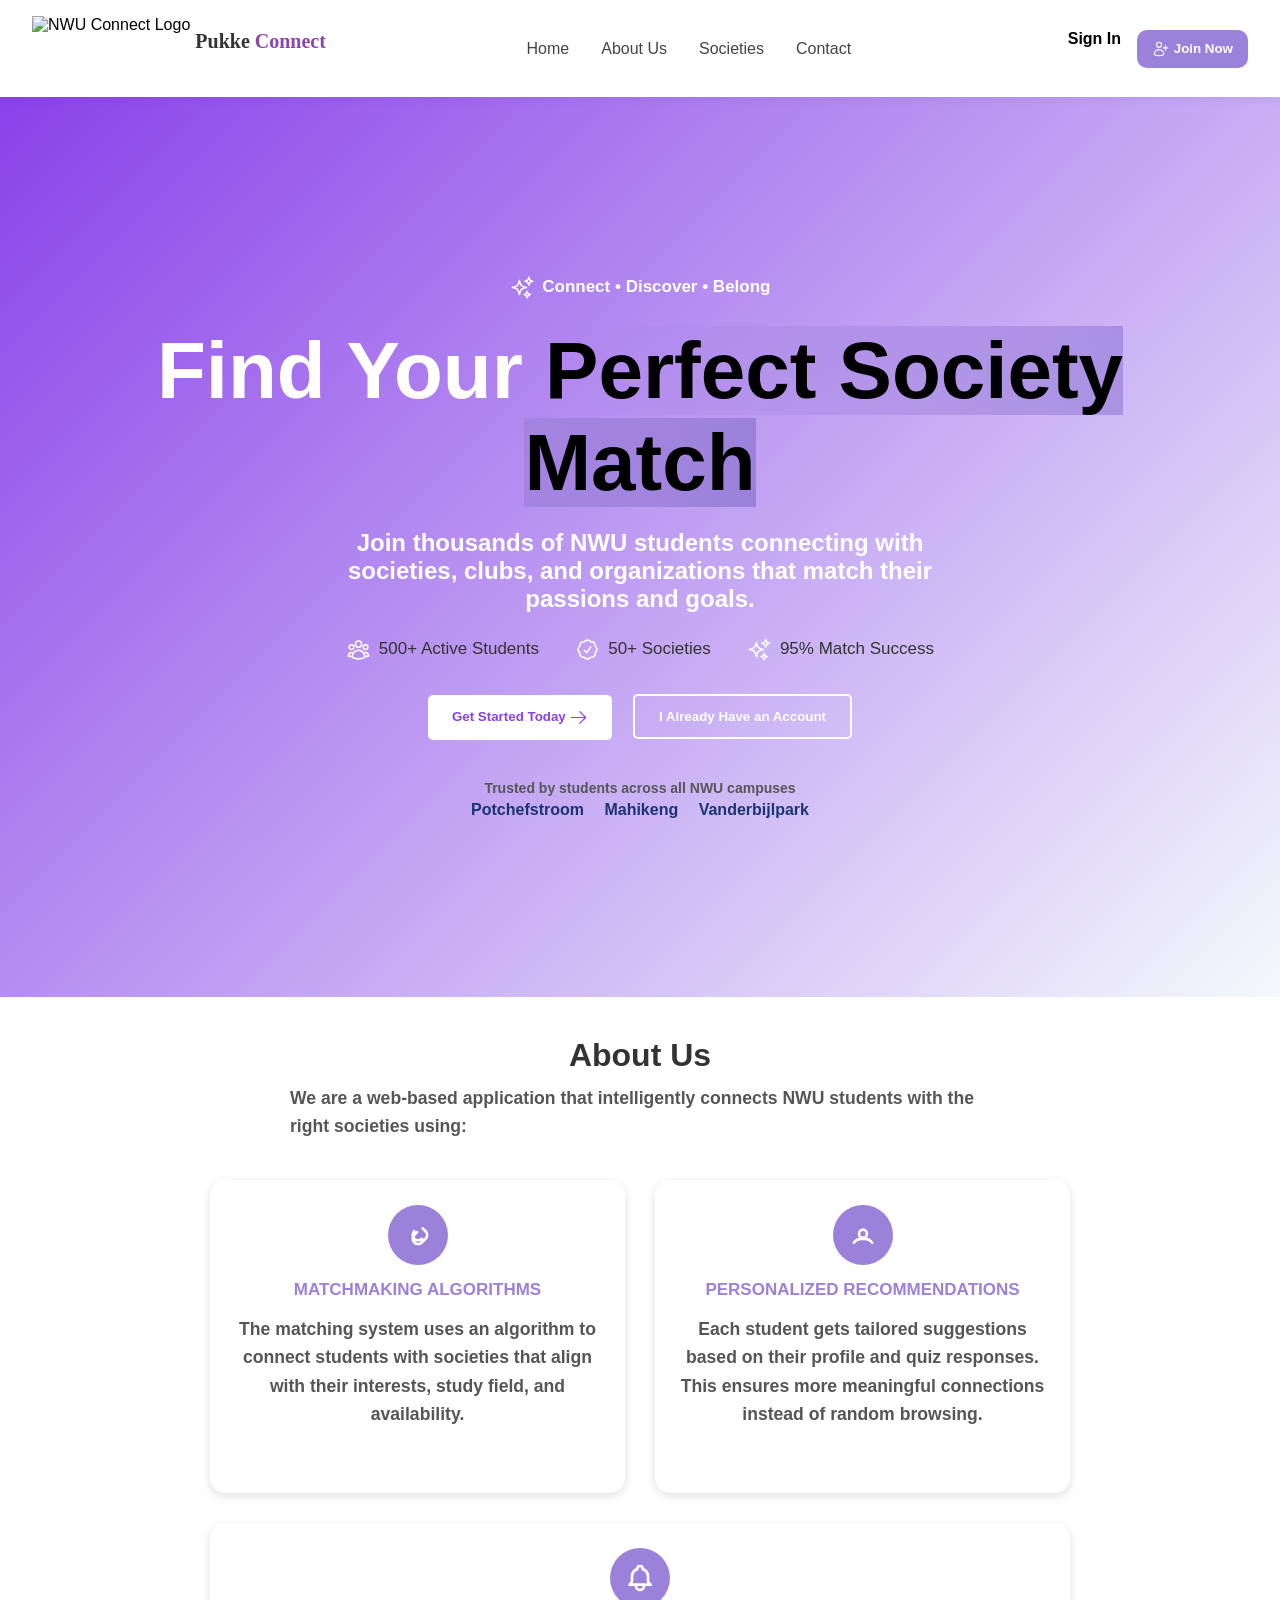
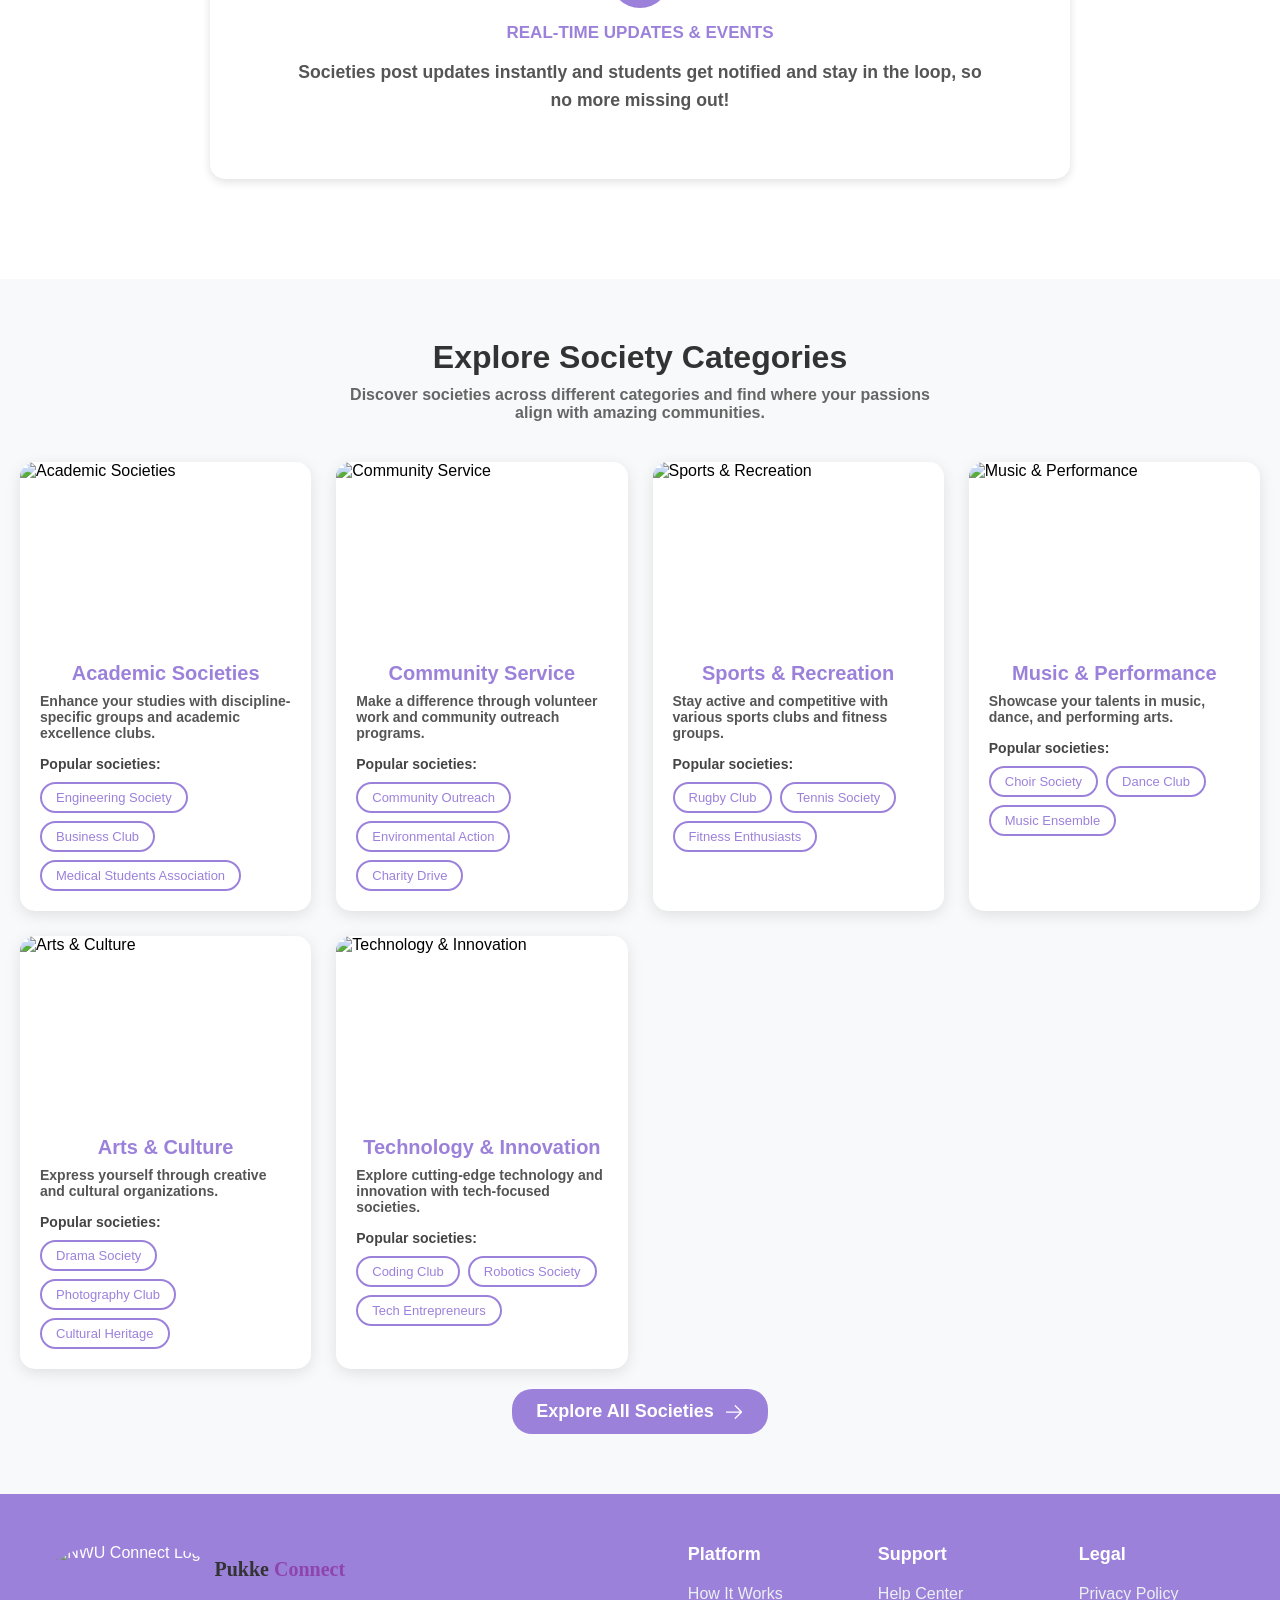
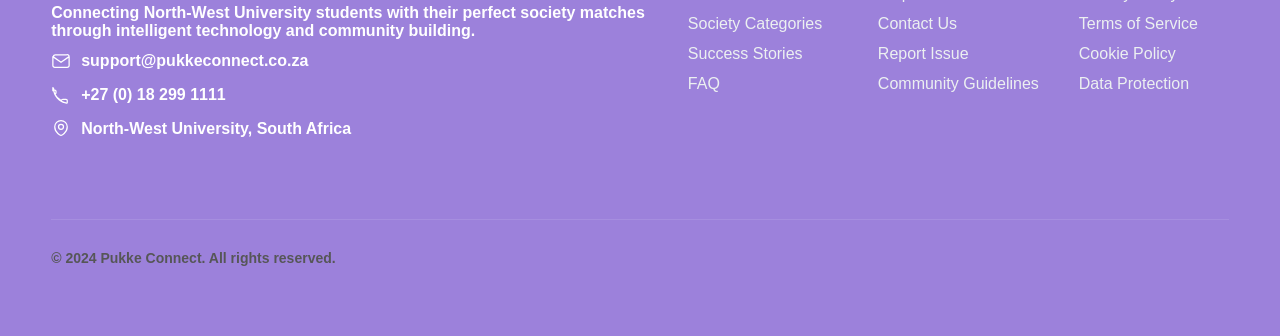
==== index.html @ 0acbed77 "Update and rename landingPage.html to index.html" ====
<!DOCTYPE html>
<html lang="en">
<head>
  <meta charset="UTF-8">
  <title>Pukke Connect</title>
  <link rel="stylesheet" href="landingPage.css">
  <script defer src="script.js"></script>
  <link rel="stylesheet" href="https://cdnjs.cloudflare.com/ajax/libs/font-awesome/6.4.0/css/all.min.css">


</head>
<body>
    <!-- ===== Top Navigation Bar ===== -->
    <header class="navbar">
    <div class="logo">
        <img src="C:\Users\Sphesihle Sikhosana\Documents\PukkeConnect[]\Images\nwu logo.PNG" 
            alt="NWU Connect Logo" class="logo-img">
        <span class="logo-text">Pukke <span class="highlight">Connect</span></span>
    </div>

    <nav>
        <a href="#hero">Home</a>
        <a href="#about-us">About Us</a>
        <a href="#societies-section">Societies</a>
        <a href="#footer">Contact</a>
    </nav>

    <div class="auth-links">
        <a href="#" id="signInBtn">Sign In</a>
        <button id="joinNowBtn">
        <svg xmlns="http://www.w3.org/2000/svg" fill="none" viewBox="0 0 24 24"
            stroke-width="1.5" stroke="currentColor" class="join-icon">
            <path stroke-linecap="round" stroke-linejoin="round"
                d="M18 7.5v3m0 0v3m0-3h3m-3 0h-3m-2.25-4.125a3.375 3.375 0 1 1-6.75 0
                    3.375 3.375 0 0 1 6.75 0ZM3 19.235v-.11a6.375 6.375 0 0 1 12.75 0v.109A12.318
                    12.318 0 0 1 9.374 21c-2.331 0-4.512-.645-6.374-1.766Z" />
        </svg>
        Join Now
        </button>
    </div>
    <!-- Hamburger Menu Icon -->
        <button class="menu-toggle" aria-label="Open Menu">
        <svg xmlns="http://www.w3.org/2000/svg" fill="none" viewBox="0 0 24 24"
            stroke-width="1.5" stroke="currentColor" class="hamburger-icon">
            <path stroke-linecap="round" stroke-linejoin="round" 
                d="M3.75 5.25h16.5m-16.5 4.5h16.5m-16.5 4.5h16.5" />
        </svg>
        </button>
    </header>


  <!-- ===== Hero Section ===== -->
  <section class="hero" id ="hero">
    <p class="tagline"><span class ="home-icon"><svg xmlns="http://www.w3.org/2000/svg" fill="none" viewBox="0 0 24 24" stroke-width="1.5" stroke="currentColor">
        <path stroke-linecap="round" stroke-linejoin="round" d="M9.813 15.904 9 18.75l-.813-2.846a4.5 4.5 0 0 0-3.09-3.09L2.25 12l2.846-.813a4.5 4.5 0 0 0 3.09-3.09L9 5.25l.813 2.846a4.5 4.5 0 0 0 3.09 3.09L15.75 12l-2.846.813a4.5 4.5 0 0 0-3.09 3.09ZM18.259 8.715 18 9.75l-.259-1.035a3.375 3.375 0 0 0-2.455-2.456L14.25 6l1.036-.259a3.375 3.375 0 0 0 2.455-2.456L18 2.25l.259 1.035a3.375 3.375 0 0 0 2.456 2.456L21.75 6l-1.035.259a3.375 3.375 0 0 0-2.456 2.456ZM16.894 20.567 16.5 21.75l-.394-1.183a2.25 2.25 0 0 0-1.423-1.423L13.5 18.75l1.183-.394a2.25 2.25 0 0 0 1.423-1.423l.394-1.183.394 1.183a2.25 2.25 0 0 0 1.423 1.423l1.183.394-1.183.394a2.25 2.25 0 0 0-1.423 1.423Z" />
        </svg> Connect • Discover • Belong</p>
    <h1><span class="green">Find Your</span> <span class="gradient">Perfect Society Match</span></h1>
    <p class="subtext">Join thousands of NWU students connecting with societies, clubs, and organizations that match their passions and goals.</p>

    <div class="stats">
        <span class = "home-icon"><svg xmlns="http://www.w3.org/2000/svg" fill="none" viewBox="0 0 24 24" stroke-width="1.5" stroke="currentColor" >
        <path stroke-linecap="round" stroke-linejoin="round" d="M18 18.72a9.094 9.094 0 0 0 3.741-.479 3 3 0 0 0-4.682-2.72m.94 3.198.001.031c0 .225-.012.447-.037.666A11.944 11.944 0 0 1 12 21c-2.17 0-4.207-.576-5.963-1.584A6.062 6.062 0 0 1 6 18.719m12 0a5.971 5.971 0 0 0-.941-3.197m0 0A5.995 5.995 0 0 0 12 12.75a5.995 5.995 0 0 0-5.058 2.772m0 0a3 3 0 0 0-4.681 2.72 8.986 8.986 0 0 0 3.74.477m.94-3.197a5.971 5.971 0 0 0-.94 3.197M15 6.75a3 3 0 1 1-6 0 3 3 0 0 1 6 0Zm6 3a2.25 2.25 0 1 1-4.5 0 2.25 2.25 0 0 1 4.5 0Zm-13.5 0a2.25 2.25 0 1 1-4.5 0 2.25 2.25 0 0 1 4.5 0Z" />
        </svg>
        500+ Active Students</span>

        <span class = "home-icon"><svg xmlns="http://www.w3.org/2000/svg" fill="none" viewBox="0 0 24 24" stroke-width="1.5" stroke="currentColor" >
        <path stroke-linecap="round" stroke-linejoin="round" d="M9 12.75 11.25 15 15 9.75M21 12c0 1.268-.63 2.39-1.593 3.068a3.745 3.745 0 0 1-1.043 3.296 3.745 3.745 0 0 1-3.296 1.043A3.745 3.745 0 0 1 12 21c-1.268 0-2.39-.63-3.068-1.593a3.746 3.746 0 0 1-3.296-1.043 3.745 3.745 0 0 1-1.043-3.296A3.745 3.745 0 0 1 3 12c0-1.268.63-2.39 1.593-3.068a3.745 3.745 0 0 1 1.043-3.296 3.746 3.746 0 0 1 3.296-1.043A3.746 3.746 0 0 1 12 3c1.268 0 2.39.63 3.068 1.593a3.746 3.746 0 0 1 3.296 1.043 3.746 3.746 0 0 1 1.043 3.296A3.745 3.745 0 0 1 21 12Z" />
        </svg>
        50+ Societies</span>

        <span class ="home-icon"><svg xmlns="http://www.w3.org/2000/svg" fill="none" viewBox="0 0 24 24" stroke-width="1.5" stroke="currentColor" >
        <path stroke-linecap="round" stroke-linejoin="round" d="M9.813 15.904 9 18.75l-.813-2.846a4.5 4.5 0 0 0-3.09-3.09L2.25 12l2.846-.813a4.5 4.5 0 0 0 3.09-3.09L9 5.25l.813 2.846a4.5 4.5 0 0 0 3.09 3.09L15.75 12l-2.846.813a4.5 4.5 0 0 0-3.09 3.09ZM18.259 8.715 18 9.75l-.259-1.035a3.375 3.375 0 0 0-2.455-2.456L14.25 6l1.036-.259a3.375 3.375 0 0 0 2.455-2.456L18 2.25l.259 1.035a3.375 3.375 0 0 0 2.456 2.456L21.75 6l-1.035.259a3.375 3.375 0 0 0-2.456 2.456ZM16.894 20.567 16.5 21.75l-.394-1.183a2.25 2.25 0 0 0-1.423-1.423L13.5 18.75l1.183-.394a2.25 2.25 0 0 0 1.423-1.423l.394-1.183.394 1.183a2.25 2.25 0 0 0 1.423 1.423l1.183.394-1.183.394a2.25 2.25 0 0 0-1.423 1.423Z" />
        </svg>
        95% Match Success</span>
    </div>

    <div class="cta-buttons">
        <button id="getStartedBtn">Get Started Today <span class ="button-icon"><svg xmlns="http://www.w3.org/2000/svg" fill="none" viewBox="0 0 24 24" stroke-width="1.5" stroke="currentColor" >
        <path stroke-linecap="round" stroke-linejoin="round" d="M13.5 4.5 21 12m0 0-7.5 7.5M21 12H3" />
        </svg>
        </span></button>
      <button id="haveAccountBtn" class="outline">I Already Have an Account</button>
    </div>

    <div class="campus-trust">
      <p>Trusted by students across all NWU campuses</p>
      <div class="campuses">
        <span>Potchefstroom</span>
        <span>Mahikeng</span>
        <span>Vanderbijlpark</span>
      </div>
    </div>
  </section>

  <!-- ===== Modal for Sign Up ===== -->
  <div class="modal" id="signupModal">
    <div class="modal-content">
      <span class="close-btn">&times;</span>
        <div class="logo">
            <img src="C:\Users\Sphesihle Sikhosana\Documents\PukkeConnect[]\Images\nwu logo.PNG" alt="NWU Connect Logo" class="logo-img">
            <span class="logo-text">Pukke <span class="highlight">Connect</span></span>
        </div>
        
      <div class="tabs">
        <button class="tab active" data-tab="studentForm">Student</button>
        <button class="tab" data-tab="adminForm">Society Admin</button>
      </div>

      <!-- Student Form -->
      <form id="studentForm" class="form-section active">
        <p>First Name</p>
        <input type="text" placeholder="Kamogelo" required>
        <p>Last Name</p>
        <input type="text" placeholder="Sikhosana" required>
        <p>NWU Email</p>
        <input type="email" placeholder="kamo.sikhosana@mynwu.ac.za" required>
        <p>Student Number</p>
        <input type="text" placeholder="123456" required>
        <p>Field of Study</p>
        <select required>
          <option disabled selected>Select your field</option>
          <option>Computer Science</option>
          <option>Education</option>
          <!-- Add more -->
        </select>
        <p>Campus</p>
        <select required>
          <option disabled selected>Select your campus</option>
          <option>Potchefstroom</option>
          <option>Mahikeng</option>
          <option>Vanderbijlpark</option>
        </select>
        <p>Password</p>
        <input type="password" placeholder="Create a strong password" required>
        <button type="submit" class="form-btn">Create Account</button>
        <p class="bottom-text">Already have an account? <a href="#">Sign in here</a></p>
      </form>

      <!-- Society Admin Form -->
      <form id="adminForm" class="form-section">
        <p>Society/Organization Name</p>
        <input type="text" placeholder="e.g NWU Debate Society" required>
        <p>Your Full Name</p>
        <input type="text" placeholder="Jane Smith" required>
        <p>Official Email</p>
        <input type="email" placeholder="admin@society.nwu.ac.za" required>
        <p>Your Position</p>
        <input type="text" placeholder="e.g President, Secretary" required>
        <p>Society Category</p>
        <select required>
          <option disabled selected>Select category</option>
          <option>Academic</option>
          <option>Technology</option>
          <!-- Add more -->
        </select>
        <p>Brief Description</p>
        <textarea placeholder="Tell us about your society..." rows="4"></textarea>
        <p>Password</p>
        <input type="password" placeholder="Create a strong password" required>
        <button type="submit" class="form-btn">Create Account</button>
        <p class="bottom-text">Already have an account? <a href="#">Sign in here</a></p>
      </form>
        </div>
    </div>

    <!-- ===== Modal for Sign In ===== -->
    <div class="modal" id="loginModal">
        <div class="modal-content">
            <span class="close-btn">&times;</span>

            <!-- Logo -->
            <div class="logo">
            <img src="C:\Users\Sphesihle Sikhosana\Documents\PukkeConnect[]\Images\nwu logo.PNG" 
                alt="NWU Connect Logo" class="logo-img">
            <span class="logo-text">Pukke <span class="highlight">Connect</span></span>
            </div>

            <!-- Login Form -->
            <form id="loginForm" class="form-section active">
            <p>Email Address</p>
            <input type="email" placeholder="you@example.com" required>

            <p>Password</p>
            <input type="password" placeholder="Enter your password" required>
            <div class="forgot-password">
                <a href="#" id="forgotPasswordLink">Forgot Password?</a>
            </div>
            <button type="submit" class="form-btn">Sign In</button>

            <p class="bottom-text">
                Don’t have an account? <a href="#" id="openSignup">Sign up here</a>
            </p>
           
            </form>
        </div>
    </div>

    <!--ABOUT US SECTION-->
    <section id="about-us">
        <h2>About Us</h2>
        
        <p>
            We are a web-based application that intelligently connects NWU students with the right societies using:
        </p>

        <div class="cards-list">
        <div class="card">
            <div class="icon-wrapper">
            <!-- Heroicon: Puzzle Piece -->
            <svg xmlns="http://www.w3.org/2000/svg" fill="none" viewBox="0 0 24 24" stroke-width="2" stroke="currentColor" class="card-icon">
                <path stroke-linecap="round" stroke-linejoin="round" d="M14.828 14.828a4 4 0 01-5.656-5.656m6.364-2.121l2.121 2.121a4 4 0 010 5.656l-2.828 2.828a4 4 0 01-5.656-5.656l2.121-2.121" />
            </svg>
            </div>
            <h3>MATCHMAKING ALGORITHMS</h3>
            <p>The matching system uses an algorithm to connect students with societies that align with their interests, study field, and availability.</p>
        </div>

        <div class="card">
            <div class="icon-wrapper">
            <!-- Heroicon: User Circle -->
            <svg xmlns="http://www.w3.org/2000/svg" fill="none" viewBox="0 0 24 24" stroke-width="2" stroke="currentColor" class="card-icon">
                <path stroke-linecap="round" stroke-linejoin="round" d="M5.121 17.804A7.5 7.5 0 0112 15a7.5 7.5 0 016.879 2.804M15 11a3 3 0 11-6 0 3 3 0 016 0z" />
            </svg>
            </div>
            <h3>PERSONALIZED RECOMMENDATIONS</h3>
            <p>Each student gets tailored suggestions based on their profile and quiz responses. This ensures more meaningful connections instead of random browsing.</p>
        </div>

        <div class="card">
            <div class="icon-wrapper">
            <!-- Heroicon: Bell Alert -->
            <svg xmlns="http://www.w3.org/2000/svg" fill="none" viewBox="0 0 24 24" stroke-width="2" stroke="currentColor" class="card-icon">
                <path stroke-linecap="round" stroke-linejoin="round" d="M15 17h5l-1.405-1.405A2.032 2.032 0 0118 14.158V11a6.002 6.002 0 00-4-5.659V5a2 2 0 10-4 0v.341C7.67 6.165 6 8.388 6 11v3.159c0 .538-.214 1.055-.595 1.436L4 17h5m6 0v1a3 3 0 11-6 0v-1m6 0H9" />
            </svg>
            </div>
            <h3>REAL-TIME UPDATES & EVENTS</h3>
            <p>Societies post updates instantly and students get notified and stay in the loop, so no more missing out!</p>
        </div>
        </div>
    </section>


    <!--SOCIETIES SECTION-->
    <section class="societies-section" id ="societies-section">
        <div class="section-header">
            <h1>Explore Society Categories</h1>
            <p>Discover societies across different categories and find where your passions align with amazing communities.</p>
        </div>
        
        <div class="categories-container">
            <!-- Academic Societies -->
            <div class="category-card">
                <img src="https://images.unsplash.com/photo-1434030216411-0b793f4b4173?ixlib=rb-1.2.1&auto=format&fit=crop&w=500&q=80" alt="Academic Societies" class="category-image">
                <div class="category-content">
                    <h2>Academic Societies</h2>
                    <p>Enhance your studies with discipline-specific groups and academic excellence clubs.</p>
                    
                    <h3>Popular societies:</h3>
                    <ul class="popular-societies">
                        <li>Engineering Society</li>
                        <li>Business Club</li>
                        <li>Medical Students Association</li>
                    </ul>
                </div>
            </div>
            
            <!-- Community Service -->
            <div class="category-card">
                <img src="https://images.unsplash.com/photo-1521791136064-7986c2920216?ixlib=rb-1.2.1&auto=format&fit=crop&w=500&q=60" alt="Community Service" class="category-image">
                <div class="category-content">
                    <h2>Community Service</h2>
                    <p>Make a difference through volunteer work and community outreach programs.</p>
                    
                    <h3>Popular societies:</h3>
                    <ul class="popular-societies">
                        <li>Community Outreach</li>
                        <li>Environmental Action</li>
                        <li>Charity Drive</li>
                    </ul>
                </div>
            </div>
            
            <!-- Sports & Recreation -->
            <div class="category-card">
                <img src="https://images.unsplash.com/photo-1547347298-4074fc3086f0?ixlib=rb-1.2.1&auto=format&fit=crop&w=500&q=60" alt="Sports & Recreation" class="category-image">
                <div class="category-content">
                    <h2>Sports & Recreation</h2>
                    <p>Stay active and competitive with various sports clubs and fitness groups.</p>
                    
                    <h3>Popular societies:</h3>
                    <ul class="popular-societies">
                        <li>Rugby Club</li>
                        <li>Tennis Society</li>
                        <li>Fitness Enthusiasts</li>
                    </ul>
                </div>
            </div>
            
            <!-- Music & Performance -->
            <div class="category-card">
                <img src="https://images.unsplash.com/photo-1511671782779-c97d3d27a1d4?ixlib=rb-1.2.1&auto=format&fit=crop&w=500&q=60" alt="Music & Performance" class="category-image">
                <div class="category-content">
                    <h2>Music & Performance</h2>
                    <p>Showcase your talents in music, dance, and performing arts.</p>
                    
                    <h3>Popular societies:</h3>
                    <ul class="popular-societies">
                        <li>Choir Society</li>
                        <li>Dance Club</li>
                        <li>Music Ensemble</li>
                    </ul>
                </div>
            </div>
            
            <!-- Arts & Culture -->
            <div class="category-card">
                <img src="https://images.unsplash.com/photo-1460661419201-fd4cecdf8a8b?ixlib=rb-1.2.1&auto=format&fit=crop&w=500&q=60" alt="Arts & Culture" class="category-image">
                <div class="category-content">
                    <h2>Arts & Culture</h2>
                    <p>Express yourself through creative and cultural organizations.</p>
                    
                    <h3>Popular societies:</h3>
                    <ul class="popular-societies">
                        <li>Drama Society</li>
                        <li>Photography Club</li>
                        <li>Cultural Heritage</li>
                    </ul>
                </div>
            </div>
            
            <!-- Technology & Innovation -->
            <div class="category-card">
                <img src="https://images.unsplash.com/photo-1518770660439-4636190af475?ixlib=rb-1.2.1&auto=format&fit=crop&w=500&q=60" alt="Technology & Innovation" class="category-image">
                <div class="category-content">
                    <h2>Technology & Innovation</h2>
                    <p>Explore cutting-edge technology and innovation with tech-focused societies.</p>
                    
                    <h3>Popular societies:</h3>
                    <ul class="popular-societies">
                        <li>Coding Club</li>
                        <li>Robotics Society</li>
                        <li>Tech Entrepreneurs</li>
                    </ul>
                </div>
            </div>
        </div>
        
        <!--Explore All Societies Button-->
        <!--Button Also Opens SignUp Modal When Clicked-->
        <div class="button-container">
                    <button id="exploreBtn">
                Explore All Societies
                <span class="button-icon">
                    <svg xmlns="http://www.w3.org/2000/svg" fill="none" viewBox="0 0 24 24" stroke-width="1.5" stroke="currentColor">
                    <path stroke-linecap="round" stroke-linejoin="round" d="M13.5 4.5 21 12m0 0-7.5 7.5M21 12H3" />
                    </svg>
                </span>
            </button>
        </div>


        
    </section>
    <!--FOOTER SECTION-->
    <footer class="footer" id="footer">
        <div class="footer-top">
            <div class="footer-brand">
                <div class="custom-logo-container">
                    <img src="C:\Users\Sphesihle Sikhosana\Documents\PukkeConnect[]\Images\nwu logo.PNG" 
                        alt="NWU Connect Logo" class="custom-logo-img">
                    
                    <span class="custom-logo-text">
                        Pukke <span class="custom-highlight">Connect</span>
                    </span>
                    </div>

                <p2>Connecting North-West University students with their perfect society matches through intelligent technology and community building.</p2>
                <div class="contact-info">
                    <p>
                        <svg class="contact-icon" xmlns="http://www.w3.org/2000/svg" fill="none" 
                            viewBox="0 0 24 24" stroke-width="1.5" stroke="currentColor">
                        <path stroke-linecap="round" stroke-linejoin="round" 
                                d="M21.75 6.75v10.5a2.25 2.25 0 01-2.25 2.25H4.5a2.25 2.25 0 01-2.25-2.25V6.75m19.5 0L12 13.5 2.25 6.75m19.5 0A2.25 2.25 0 0018.75 4.5H5.25a2.25 2.25 0 00-2.25 2.25" />
                        </svg>
                        support@pukkeconnect.co.za
                    </p>

                    <p>
                        <svg class="contact-icon" xmlns="http://www.w3.org/2000/svg" fill="none" 
                            viewBox="0 0 24 24" stroke-width="1.5" stroke="currentColor">
                        <path stroke-linecap="round" stroke-linejoin="round" 
                                d="M2.25 6.75C2.25 6.33579 2.58579 6 3 6H4.5a1.5 1.5 0 011.5 1.5v1.379a2.25 2.25 0 01-.66 1.59l-.72.72a17.999 17.999 0 007.44 7.44l.72-.72a2.25 2.25 0 011.59-.66H18a1.5 1.5 0 011.5 1.5V21a.75.75 0 01-.75.75A18.75 18.75 0 013 3.75.75.75 0 012.25 3v3.75z" />
                        </svg>
                        +27 (0) 18 299 1111
                    </p>

                    <p>
                        <svg class="contact-icon" xmlns="http://www.w3.org/2000/svg" fill="none" 
                            viewBox="0 0 24 24" stroke-width="1.5" stroke="currentColor">
                        <path stroke-linecap="round" stroke-linejoin="round" 
                                d="M15 10.5a3 3 0 11-6 0 3 3 0 016 0z" />
                        <path stroke-linecap="round" stroke-linejoin="round" 
                                d="M19.5 10.5c0 7.5-7.5 10.5-7.5 10.5S4.5 18 4.5 10.5a7.5 7.5 0 1115 0z" />
                        </svg>
                        North-West University, South Africa
                    </p>
                    </div>

            </div>
            
            <div class="footer-links">
                <div class="links-column">
                    <h3>Platform</h3>
                    <ul>
                        <li><a href="#">How It Works</a></li>
                        <li><a href="#">Society Categories</a></li>
                        <li><a href="#">Success Stories</a></li>
                        <li><a href="#">FAQ</a></li>
                    </ul>
                </div>
                
                <div class="links-column">
                    <h3>Support</h3>
                    <ul>
                        <li><a href="#">Help Center</a></li>
                        <li><a href="#">Contact Us</a></li>
                        <li><a href="#">Report Issue</a></li>
                        <li><a href="#">Community Guidelines</a></li>
                    </ul>
                </div>
                
                <div class="links-column">
                    <h3>Legal</h3>
                    <ul>
                        <li><a href="#">Privacy Policy</a></li>
                        <li><a href="#">Terms of Service</a></li>
                        <li><a href="#">Cookie Policy</a></li>
                        <li><a href="#">Data Protection</a></li>
                    </ul>
                </div>
            </div>
        </div>
        
        <div class="footer-bottom">
            <div class="copyright">
                <p>© 2024   Pukke Connect. All rights reserved.</p>
            </div>
        </div>
    </footer>

  <!--JS Code -->
<script>
//===Toggle Menu Functionality
document.addEventListener('DOMContentLoaded', function() {
        const menuToggle = document.querySelector('.menu-toggle');
        const nav = document.querySelector('nav');
        
        menuToggle.addEventListener('click', function() {
            nav.classList.toggle('active');
        });
        
        // Close menu when a nav link is clicked (optional)
        document.querySelectorAll('nav a').forEach(link => {
            link.addEventListener('click', () => {
                nav.classList.remove('active');
            });
        });
    });

// ===== Open Modal on Button Click =====
document.getElementById("joinNowBtn").onclick = () => {
  document.getElementById("signupModal").style.display = "flex";
};

document.getElementById("getStartedBtn").onclick = () => {
  document.getElementById("signupModal").style.display = "flex";
};

document.querySelector(".close-btn").onclick = () => {
  document.getElementById("signupModal").style.display = "none";
};

//========= LogIn Modal
// Function to open login modal
function openLoginModal() {
    document.getElementById("loginModal").style.display = "flex";
}
// Sign In link click
document.getElementById("signInBtn").addEventListener("click", function(event) {
    event.preventDefault();
    openLoginModal();
});
// Get modal and close button elements
const loginModal = document.getElementById("loginModal");
const closeBtn = loginModal.querySelector(".close-btn");

// Close modal function
function closeLoginModal() {
  loginModal.style.display = "none";
}

// Close modal when close button is clicked
closeBtn.addEventListener("click", closeLoginModal);

// Optional: Close modal when clicking outside the modal content
window.addEventListener("click", function(event) {
  if (event.target === loginModal) {
    closeLoginModal();
  }
});
// Open login modal when "I Already Have an Account" button is clicked
document.getElementById("haveAccountBtn").addEventListener("click", function(event) {
    event.preventDefault();
    openLoginModal();
});
//Already Have An Account
document.querySelector(".bottom-text a").addEventListener("click", function(event) {
    event.preventDefault();
    openLoginModal();
    // Close signup modal
    const signupModal = document.getElementById("signupModal");
    if (signupModal) {
        signupModal.style.display = "none";
    }
});
//Dont Have An Account
document.getElementById("openSignup").addEventListener("click", function(event) {
    event.preventDefault();
    // Open signup modal
    const signupModal = document.getElementById("signupModal");
    if (signupModal) {
        signupModal.style.display = "flex";
    }
    // Close login modal
    const loginModal = document.getElementById("loginModal");
    if (loginModal) {
        loginModal.style.display = "none";
    }
});






// ===== Tabs for Student / Society Admin =====
const tabs = document.querySelectorAll(".tab");
const forms = document.querySelectorAll(".form-section");

tabs.forEach((tab, index) => {
  tab.addEventListener("click", () => {
    tabs.forEach(t => t.classList.remove("active"));
    forms.forEach(f => f.classList.remove("active"));

    tab.classList.add("active");
    forms[index].classList.add("active");
  });
});

// ===== Explore All Societies Button Functionalitiy =====
document.getElementById("exploreBtn").addEventListener("click", function() {
    document.getElementById("signupModal").style.display = "flex";
});

document.getElementById("closeModal").addEventListener("click", function() {
    document.getElementById("signupModal").style.display = "none";
});


</script>
</body>
</html>
---- landingPage.css ----
/* General Reset */
* {
  margin: 0;
  padding: 0;
  box-sizing: border-box;
  font-family: 'Segoe UI', sans-serif;
}
html {
  scroll-behavior: smooth;
}
/* Navbar */
.navbar {
  position: sticky;
  top: 0;
  z-index: 1000;
  display: flex;
  justify-content: space-between;
  align-items: center;
  padding: 1rem 2rem;
  background: white;
  box-shadow: 0 2px 10px rgba(0,0,0,0.05);
}

.logo {
  display: flex;
  align-items: center;
  justify-content: center;
  margin-bottom:15px;
}

.logo-img {
  height: 50px;
  width: auto;
  margin-right:5px;
}
.logo-text {
    font-family: 'Bodoni MT Poster Compressed', serif;
    font-size: 20px;
    font-weight: bold;
    color: #333;
}

.logo-text .highlight {
    font-family: 'Bodoni MT Poster Compressed', serif;
    color: #8e44ad; 
}


.navbar nav a {
  margin: 0 1rem;
  color: #444;
  text-decoration: none;
}
nav.nav-links {
    display: flex;
    gap: 20px;
  }
  nav.nav-links a {
    text-decoration: none;
    color: #333;
  }

.auth-links a,
.auth-links button {
  margin-left: 1rem;
}

a#signInBtn {
    font-size: 16px;
    font-weight: 600;
    text-decoration: none;
    color: black;
}
a#signInBtn:hover {
  color: #9c81db; 
}
#joinNowBtn{
  background: #9c81db;
  color: white;
  padding: 10px 15px;
  border: none;
  border-radius: 10px;
  cursor: pointer;
  font-weight:600;
  margin-left:1rem;
}
#joinNowBtn .join-icon {
  width: 18px;
  height: 18px;
  stroke: white;
  vertical-align: middle;
}

/* Hide hamburger by default */
.menu-toggle {
  display: none;
  background: none;
  border: none;
  cursor: pointer;
}

.hamburger-icon {
  width: 28px;
  height: 28px;
}

/* Mobile view adjustments */
@media (max-width: 768px) {
    @media (max-width: 768px) {
    nav {
        display: none;
        position: absolute;
        top: 100%;
        left: 0;
        width: 100%;
        background-color: white;
        flex-direction: column;
        padding: 1rem;
        box-shadow: 0 4px 6px rgba(0, 0, 0, 0.1);
    }

    nav.active {
        display: flex;
    }

    nav a {
        padding: 0.5rem 1rem;
        border-bottom: 1px solid #eee;
    }

    .auth-links {
        display: none;
    }

    .menu-toggle {
        display: block;
    }
}


  nav {
    display: none; /* Hide main nav links */
  }

  #signInBtn,
  #joinNowBtn {
    display: none; /* Hide sign in and join now */
  }

  .menu-toggle {
    display: inline-flex; /* Show hamburger icon */
    align-items: center;
    justify-content: center;
  }
}
/* For larger screens */
@media (min-width: 769px) {
    .menu-toggle {
        display: none;
    }
    
    nav {
        display: flex;
    }
    
    .auth-links {
        display: flex;
    }
}


/*End Of Nav Bar */


/* Hero */
.hero {
  height: 100vh; 
  display: flex; 
  flex-direction: column;
  justify-content: center; 
  align-items: center;     
  text-align: center;
  padding: 3rem 1rem;
  background: linear-gradient(135deg, #8a41e9, #f4f9fc);
}

.hero .tagline {
  font-size: 17px;
  color: #ffffff;
  font-weight:600;
}

.hero h1 {
  font-size: 80px;
  margin: 20px;
}

.hero .green {
  color: #ffffff;
}

.hero .gradient {
  background: linear-gradient(to right, #00704a00, #9c81db);
}

/* ICONS STYLING */
.home-icon svg {
  width: 25px;   
  height: 25px;
  stroke: #ffffff;  
  margin-right:3px;
  vertical-align: middle;
}
.button-icon svg {
  width: 19px;   
  height: 19px;
  stroke: #8a41e9;  
  vertical-align: middle;
}

.subtext {
  max-width: 600px;
  margin: 0 auto 1.5rem;
  color: #ffffff;
  font-size:24px;
}

.stats span {
  margin: 0 1rem;
  font-weight: 500;
  color: #333;
  font-size:17px;
}

.cta-buttons {
  margin-top: 1.5rem;
}

.cta-buttons button {
  padding: 0.8rem 1.5rem;
  border-radius: 5px;
  font-weight: 600;
  margin: 0.5rem;
  cursor: pointer;
}

#getStartedBtn {
  background: #ffffff;
  color: #8a41e9;
  gap:6px;
  border: none;
}
#getStartedBtn:hover .button-icon svg {
    transform: translateX(5px); 
}
#getStartedBtn:hover {
    transform: translateY(-2px);
}

.outline {
  border: 2px solid #ffffff;
  background: none;
  color: #ffffff;
}

.campus-trust {
  margin-top: 2rem;
}

.campuses span {
  margin: 0 0.5rem;
  font-weight: 600;
  color: #1a3473;
}

.campuses .active {
  color: #1a3473;
}

/* ===== Modal Styling ===== */
/*SignUP Modal */
.modal {
  position: fixed;
  top: 0; left: 0;
  width: 100%; height: 100%;
  background: rgba(0,0,0,0.5);
  display: none;
  justify-content: center;
  align-items: center;
  z-index: 1000;
}

.modal-content {
  background: white;
  padding: 2rem;
  border-radius: 10px;
  width: 90%;
  max-width: 500px;
  position: relative;
  overflow-y: auto;
  max-height: 90vh;
}
p {
    font-weight: 600;
    font-size: 14px;
    margin-bottom: 5px;
    color:#565657;
}
h2 {
    font-size: 21px;
    font-weight: normal;
    text-align: center;
}
.close-btn {
  position: absolute;
  right: 1rem;
  top: 1rem;
  font-size: 22px;
  cursor: pointer;
}

.tabs {
    display: flex;
    justify-content: space-around;
    margin: 1rem 0;
    background-color: #ebebeb;
    padding: 5px;
    border-radius: 12px;
}

.tab {
  padding: 0.5rem 1rem;
  cursor: pointer;
  border: none;
  background: #eee;
  border-radius: 5px;
  font-weight:600;
}

.tab.active {
  background: #9c81db;
  color: white;
  padding-right: 60px;
  padding-left: 60px;
}

.form-section {
  display: none;
  flex-direction: column;
}

.form-section.active {
  display: flex;
}

form input,
form select,
form textarea {
  margin-bottom: 1rem;
  padding: 0.7rem;
  width: 100%;
  border: 1px solid #ccc;
  border-radius: 12px;
}

.form-btn {
  padding: 0.8rem;
  background: #9c81db;
  color: white;
  border: none;
  border-radius: 12px;
  font-weight: bold;
  cursor: pointer;
}
a {
    text-decoration: none;
    color: #8a41e9;
}
.bottom-text {
  font-size: 0.85rem;
  margin-top: 1rem;
  text-align: center;
}

/*SignIn Modal */
/* Reuse existing modal styles */
#loginModal {
  position: fixed;
  top: 0; left: 0;
  width: 100%; height: 100%;
  background: rgba(0,0,0,0.5);
  display: none;
  justify-content: center;
  align-items: center;
  z-index: 1000;
}

#loginModal .modal-content {
  background: white;
  padding: 2rem;
  border-radius: 10px;
  width: 90%;
  max-width: 400px;
  position: relative;
}

#loginModal p {
  font-weight: 600;
  font-size: 14px;
  margin-bottom: 5px;
  color:#565657;
}

#loginModal h2 {
  font-size: 21px;
  font-weight: normal;
  text-align: center;
}

#loginModal .close-btn {
  position: absolute;
  right: 1rem;
  top: 1rem;
  font-size: 22px;
  cursor: pointer;
}

#loginModal form input {
  margin-bottom: 1rem;
  padding: 0.7rem;
  width: 100%;
  border: 1px solid #ccc;
  border-radius: 12px;
}

#loginModal .form-btn {
  padding: 0.8rem;
  background: #9c81db;
  color: white;
  border: none;
  border-radius: 12px;
  font-weight: bold;
  cursor: pointer;
}
.forgot-password {
    text-align: right;
    font-size: 12px;
    font-weight: 600;
    margin-bottom: 10px;
}
#loginModal a {
  text-decoration: none;
  color: #8a41e9;
}

#loginModal .bottom-text {
  font-size: 0.85rem;
  margin-top: 1rem;
  text-align: center;
}

/*ABOUT US SECTION */
#about-us {
  font-family: Arial, sans-serif;
  padding: 40px 20px;
  max-width: 900px;
  margin: auto;
}

#about-us h2 {
  text-align: center;
  font-weight: bold;
  font-size: 32px;
  margin-bottom: 10px;
  color:#333;
}
p1{
  text-align: center;
  font-weight: 700;
  font-size: 40px;
  margin-bottom: 40px;
  color:#565657;
}
#about-us p {
  font-size: 1.1rem;
  line-height: 1.6;
  max-width: 700px;
  margin: 0 auto 40px;
}

.cards-list {
  display: flex;
  flex-wrap: wrap;
  gap: 30px;
  justify-content: center;
  max-width: 900px;
  margin: 0 auto 60px;
}

.card {
  background: #fff;
  box-shadow: 0 3px 10px rgba(0,0,0,0.12);
  border-radius: 15px;
  padding: 25px 20px;
  flex: 1 1 280px;
  text-align: center;
  transition: box-shadow 0.3s ease;
}

.card:hover {
  box-shadow: 0 8px 20px rgba(0,0,0,0.2);
}

.icon-wrapper {
  background: #9c81db;
  width: 60px;
  height: 60px;
  border-radius: 50%;
  margin: 0 auto 15px;
  display: flex;
  align-items: center;
  justify-content: center;
}

.card-icon {
  width: 32px;
  height: 32px;
  stroke: white;
}

.card h3 {
  font-size: 1.25rem;
  font-weight: 700;
  margin-bottom: 12px;
  color: #222;
}

.card p {
  font-size: 1rem;
  line-height: 1.5;
  color: #555;
}

/* Responsive */
@media (max-width: 650px) {
  .cards-list {
    flex-direction: column;
    gap: 25px;
  }
}


#about-us h3 {
  text-align: center;
  font-weight: 600;
  font-size: 17px;
  margin-bottom: 15px;
  color:#9c81db;
}


/*SOCIETIES SECTION */
/* Section Styling */
.societies-section {
  padding: 60px 20px;
  background-color: #f8f9fa;
  font-family: Arial, sans-serif;
}

/* Header */
.section-header {
  text-align: center;
  margin-bottom: 40px;
}

.section-header h1 {
  font-size: 32px;
  font-weight: bold;
  color: #333;
  margin-bottom: 10px;
}

.section-header p {
  color: #666;
  font-size: 16px;
  max-width: 600px;
  margin: 0 auto;
}

/* Categories Container */
.categories-container {
  display: grid;
  grid-template-columns: repeat(auto-fit, minmax(280px, 1fr));
  gap: 25px;
}

/* Category Card */
.category-card {
  background: #fff;
  border-radius: 15px;
  overflow: hidden;
  box-shadow: 0 4px 15px rgba(0,0,0,0.1);
  display: flex;
  flex-direction: column;
  transition: transform 0.3s ease;
}

.category-card:hover {
  transform: translateY(-5px);
}

/* Category Image */
.category-image {
  width: 100%;
  height: 180px;
  object-fit: cover;
}

/* Content */
.category-content {
  padding: 20px;
}

.category-content h2 {
  font-size: 20px;
  font-weight: bold;
  color: #9c81db;
  margin-bottom: 8px;
}

.category-content p {
  color: #555;
  font-size: 14px;
  margin-bottom: 15px;
}

.category-content h3 {
  font-size: 14px;
  color: #444;
  margin-bottom: 10px;
}

/* Popular Societies List */
.popular-societies {
  display: flex;
  flex-wrap: wrap;
  gap: 8px;
  list-style: none;
  padding: 0;
  margin: 0;
}

.popular-societies li {
  background: #fff;
  border: 2px solid #9c81db;
  border-radius: 50px; 
  padding: 6px 14px;
  font-size: 13px;
  color: #9c81db;
  font-weight: 500;
  transition: all 0.3s ease;
  cursor: pointer;
}

.popular-societies li:hover {
  background: #9c81db;
  color: white;
}

/*Explore All Societies Button */
.button-container {
    display: flex;
    justify-content: center;
}
#exploreBtn {
    background-color: #9c81db;
    color: white;
    font-size: 18px;
    font-weight: 600;
    padding: 12px 24px;
    border: none;
    border-radius: 20px;;
    gap: 10px;
    cursor: pointer;
    transition: all 0.3s ease;
    margin-top:20px;
    display: flex;
    justify-content: center;
}

#exploreBtn:hover {
    background-color: #814cc5; 
    transform: translateY(-2px);
}

#exploreBtn .button-icon svg {
    height: 20px;
    width: 20px;
    stroke: white;
    transition: transform 0.3s ease;
}

#exploreBtn:hover .button-icon svg {
    transform: translateX(5px); 
}



/*FOOTER SECTION */
.footer {
            background-color: #9c81db;
            color: white;
            padding: 50px 4%;
            width: 100%;
        }
        
        .footer-top {
            display: flex;
            flex-wrap: wrap;
            justify-content: space-between;
            margin-bottom: 40px;
        }
p2{
    font-weight:600;
}       
        .footer-brand {
            flex: 1;
            min-width: 300px;
            margin-bottom: 30px;
        }
        
        .footer-brand h2 {
            font-size: 24px;
            margin-bottom: 15px;
            color: #3498db;
        }
        
        .footer-brand p {
            max-width: 350px;
            line-height: 1.6;
            margin-bottom: 20px;
        }
        
.contact-info p {
  display: flex;
  align-items: center;
  gap: 10px;
  font-size: 16px;
  margin: 8px 0;
  color:white;
}

.contact-icon {
  width: 20px;
  height: 20px;
  color: #ffffff;
  flex-shrink: 0;
}

        
        .footer-links {
            display: flex;
            flex-wrap: wrap;
            gap: 40px;
        }
        
        .links-column {
            min-width: 150px;
        }
        
.links-column h3 {
    font-size: 18px;
    margin-bottom: 20px;
    color: #ffffff;
}
        
.links-column ul {
    list-style: none;
}
        
.links-column li {
    margin-bottom: 12px;
}
        
.links-column a {
    color: #ecf0f1;
    text-decoration: none;
    transition: color 0.3s;
}
        
.links-column a:hover {
    color:#2c3e50;
}
        
.footer-bottom {
    border-top: 1px solid rgba(255, 255, 255, 0.1);
    padding-top: 30px;
    display: flex;
    flex-wrap: wrap;
    justify-content: space-between;
    align-items: center;
}
        
.copyright {
    margin-bottom: 15px;
}
        
.windows-activate {
    color: rgba(255, 255, 255, 0.6);
    font-size: 14px;
}
 .custom-logo-container {
  display: flex;
  align-items: center;
  justify-content: left;
  margin-bottom:10px;
}

.custom-logo-img {
  height: 50px;
  width: auto;
  margin-right: 5px;
  border-radius: 50%;
}

.custom-logo-text {
  font-family: 'Bodoni MT Poster Compressed', serif;
  font-size: 20px;
  font-weight: bold;
  color: #333;
}

.custom-logo-text .custom-highlight {
  font-family: 'Bodoni MT Poster Compressed', serif;
  color: #8e44ad;
}
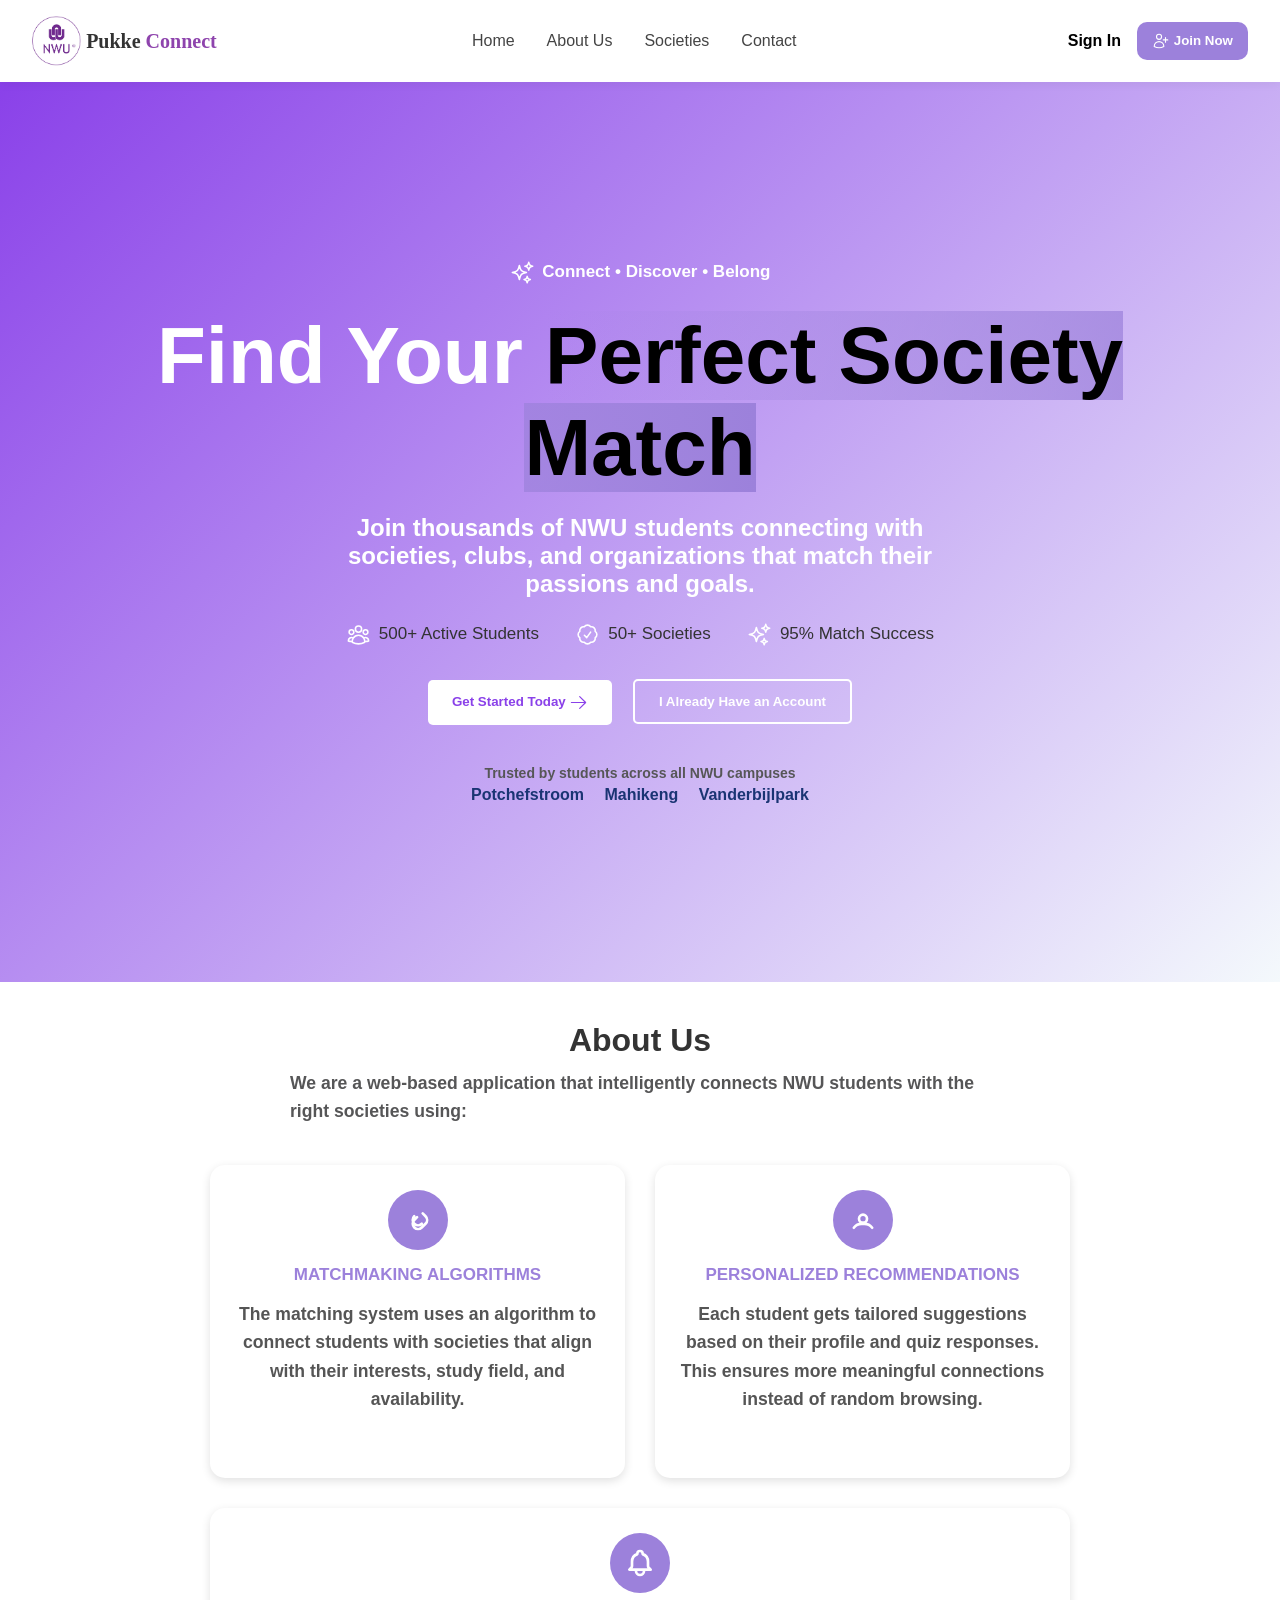
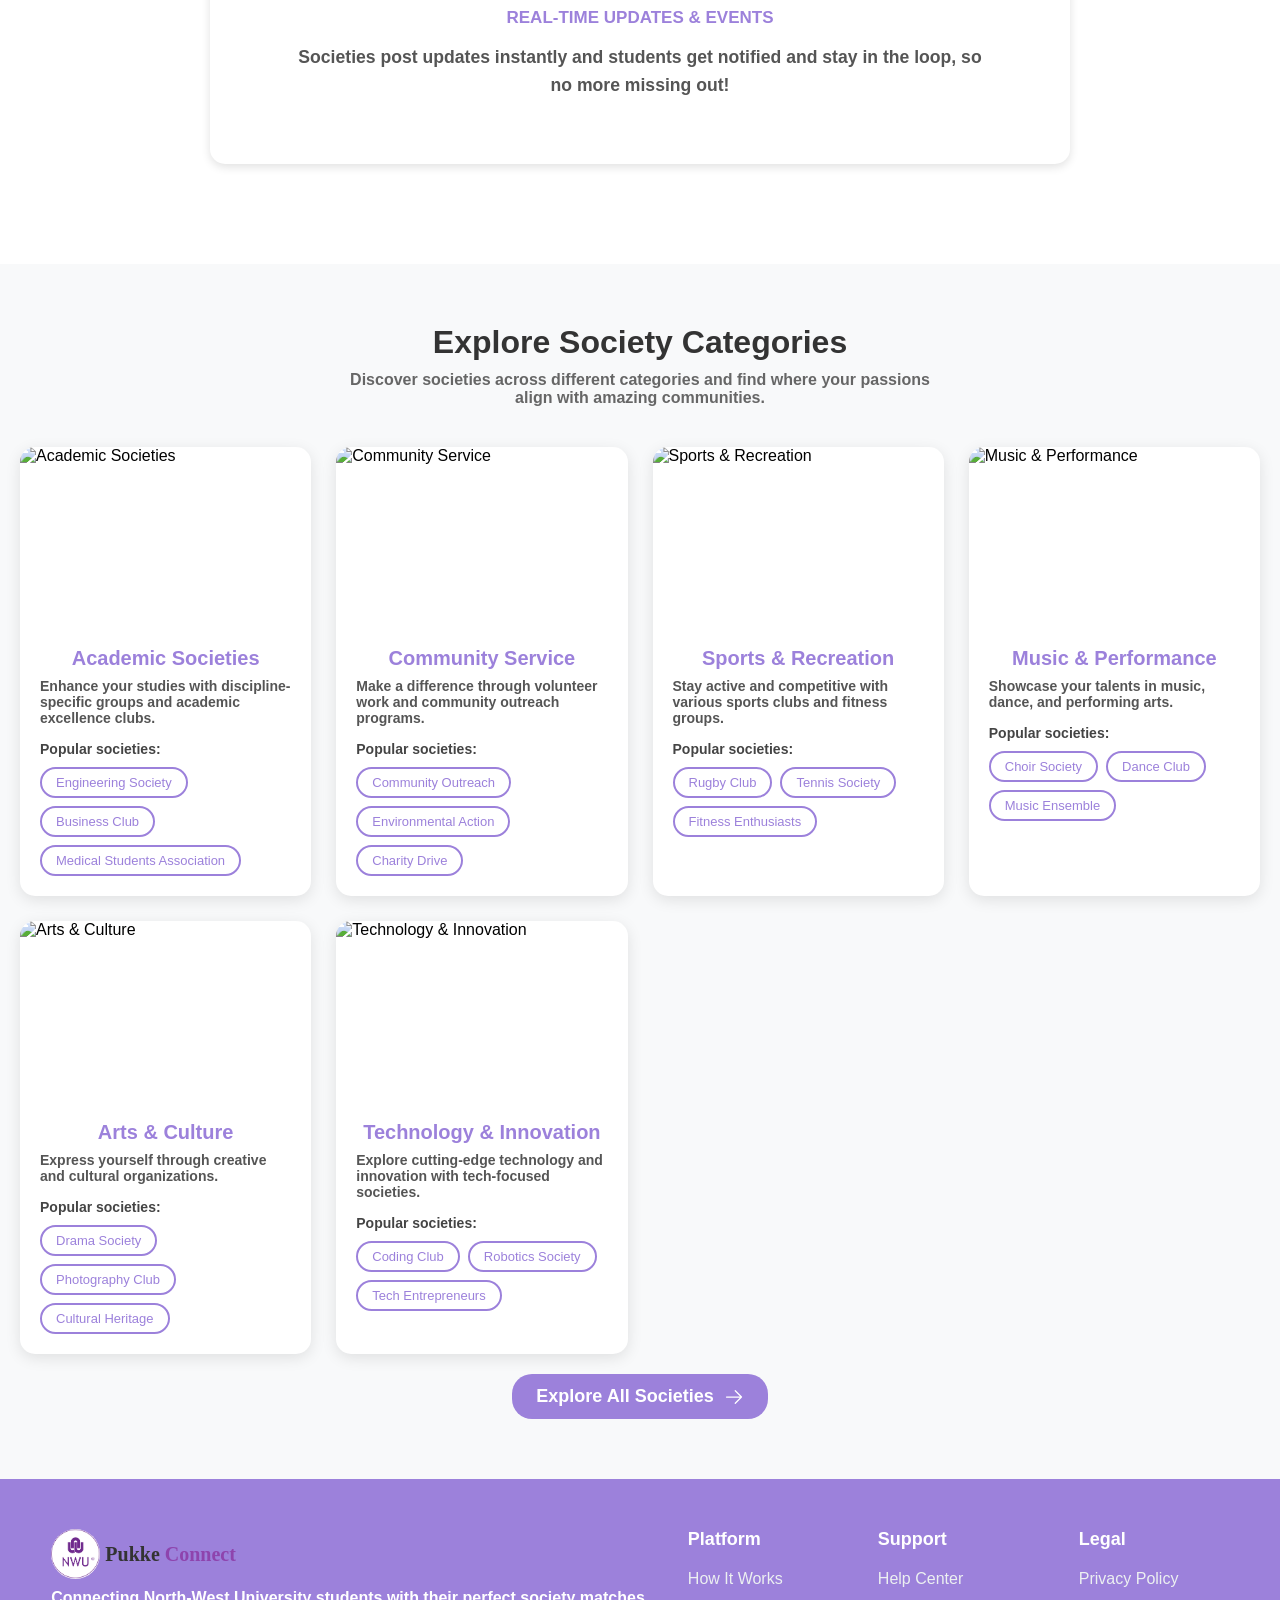
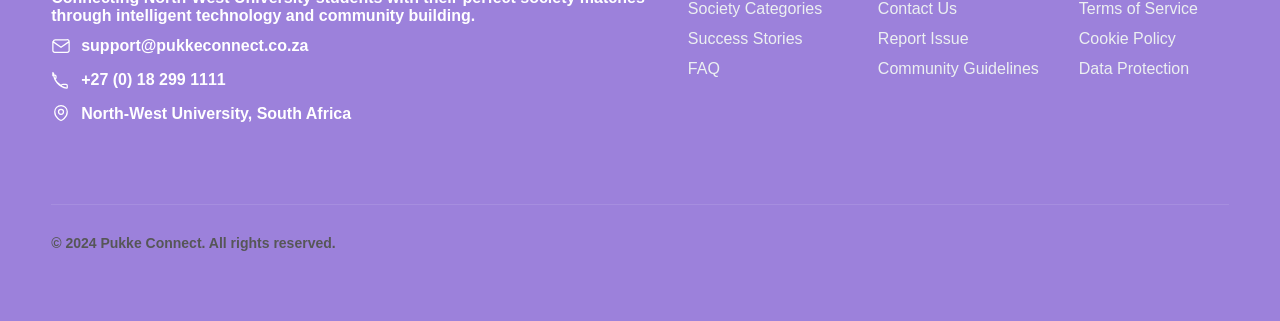
==== commit bb2c2a36: "Update and rename landingPage.html to index.html" ====
--- a/index.html
+++ b/index.html
@@ -13,7 +13,7 @@
     <!-- ===== Top Navigation Bar ===== -->
     <header class="navbar">
     <div class="logo">
-        <img src="C:\Users\Sphesihle Sikhosana\Documents\PukkeConnect[]\Images\nwu logo.PNG" 
+        <img src="nwu logo.PNG" 
             alt="NWU Connect Logo" class="logo-img">
         <span class="logo-text">Pukke <span class="highlight">Connect</span></span>
     </div>
@@ -97,7 +97,7 @@
     <div class="modal-content">
       <span class="close-btn">&times;</span>
         <div class="logo">
-            <img src="C:\Users\Sphesihle Sikhosana\Documents\PukkeConnect[]\Images\nwu logo.PNG" alt="NWU Connect Logo" class="logo-img">
+            <img src="nwu logo.PNG" alt="NWU Connect Logo" class="logo-img">
             <span class="logo-text">Pukke <span class="highlight">Connect</span></span>
         </div>
         
@@ -169,27 +169,27 @@
             <span class="close-btn">&times;</span>
 
             <!-- Logo -->
-            <div class="logo">
-            <img src="C:\Users\Sphesihle Sikhosana\Documents\PukkeConnect[]\Images\nwu logo.PNG" 
-                alt="NWU Connect Logo" class="logo-img">
-            <span class="logo-text">Pukke <span class="highlight">Connect</span></span>
+            <div class="logo2">
+                <img src="nwu logo.PNG" 
+                    alt="NWU Connect Logo" class="logo-img">
+                <span class="logo-text">Pukke <span class="highlight">Connect</span></span>
             </div>
 
             <!-- Login Form -->
             <form id="loginForm" class="form-section active">
-            <p>Email Address</p>
-            <input type="email" placeholder="you@example.com" required>
-
-            <p>Password</p>
-            <input type="password" placeholder="Enter your password" required>
-            <div class="forgot-password">
-                <a href="#" id="forgotPasswordLink">Forgot Password?</a>
-            </div>
-            <button type="submit" class="form-btn">Sign In</button>
-
-            <p class="bottom-text">
-                Don’t have an account? <a href="#" id="openSignup">Sign up here</a>
-            </p>
+                <p>Email Address</p>
+                <input type="email" placeholder="you@example.com" required>
+
+                <p>Password</p>
+                <input type="password" placeholder="Enter your password" required>
+                <div class="forgot-password">
+                    <a href="#" id="forgotPasswordLink">Forgot Password?</a>
+                </div>
+                <button type="submit" class="form-btn">Sign In</button>
+
+                <p class="bottom-text">
+                    Don’t have an account? <a href="#" id="openSignup">Sign up here</a>
+                </p>
            
             </form>
         </div>
@@ -366,7 +366,7 @@
         <div class="footer-top">
             <div class="footer-brand">
                 <div class="custom-logo-container">
-                    <img src="C:\Users\Sphesihle Sikhosana\Documents\PukkeConnect[]\Images\nwu logo.PNG" 
+                    <img src="nwu logo.PNG" 
                         alt="NWU Connect Logo" class="custom-logo-img">
                     
                     <span class="custom-logo-text">
--- a/landingPage.css
+++ b/landingPage.css
@@ -25,7 +25,13 @@
   display: flex;
   align-items: center;
   justify-content: center;
-  margin-bottom:15px;
+  margin-bottom:0px;
+}
+.logo2 {
+  display: flex;
+  align-items: center;
+  justify-content: center;
+  margin-bottom:20px;
 }
 
 .logo-img {
@@ -70,6 +76,7 @@
     font-weight: 600;
     text-decoration: none;
     color: black;
+    margin-top:10px;
 }
 a#signInBtn:hover {
   color: #9c81db; 
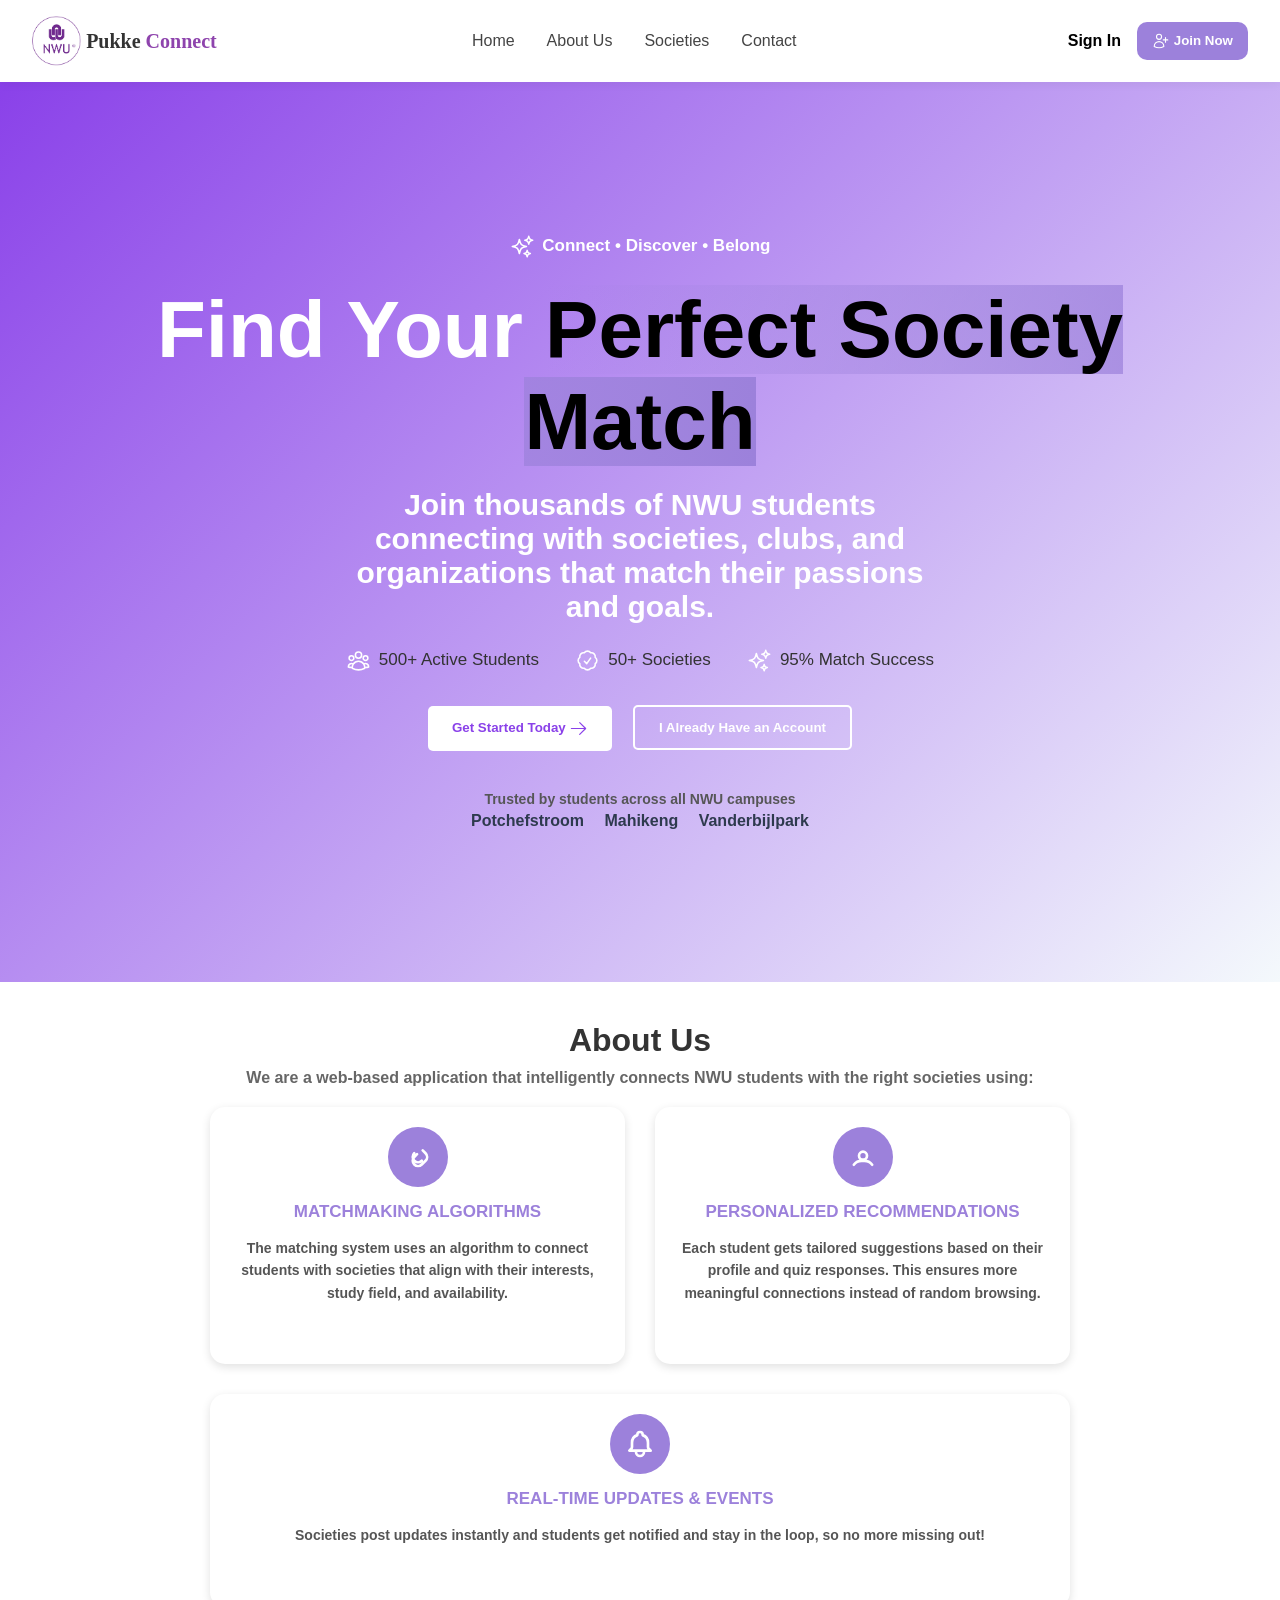
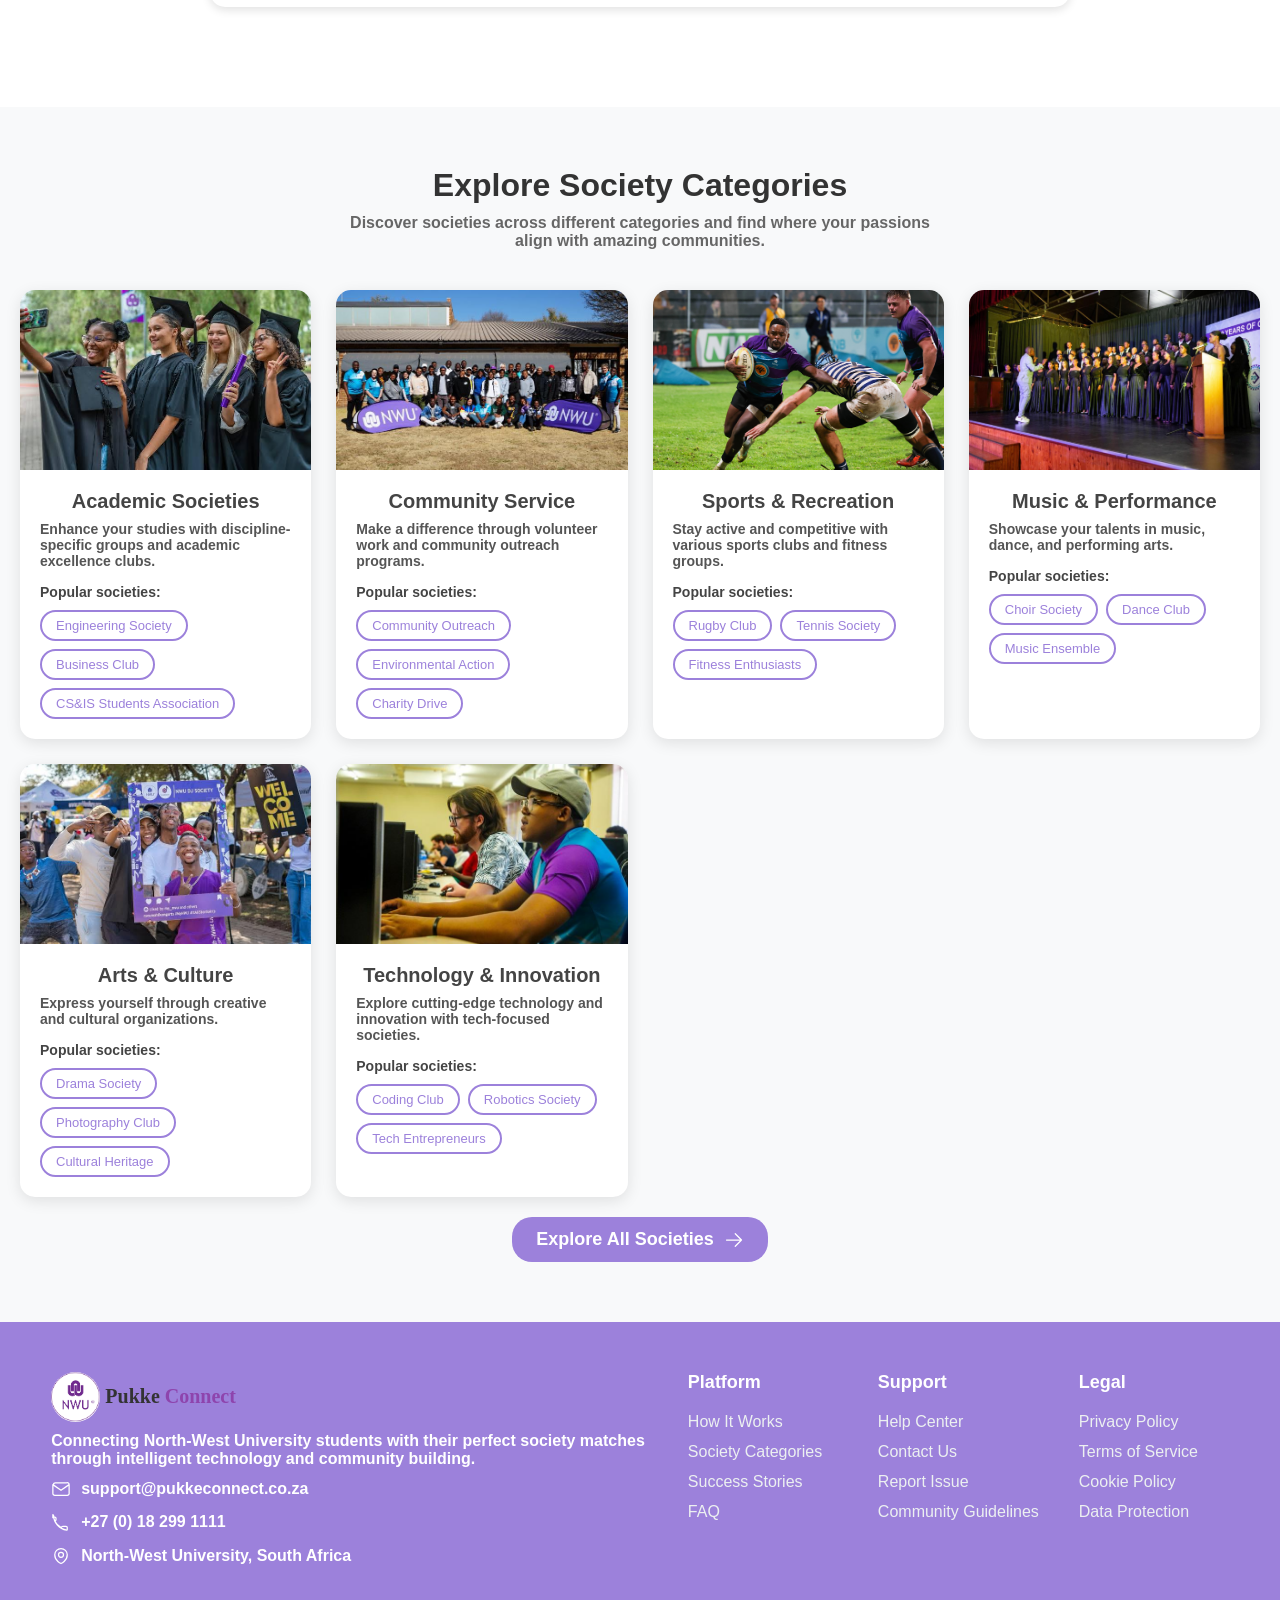
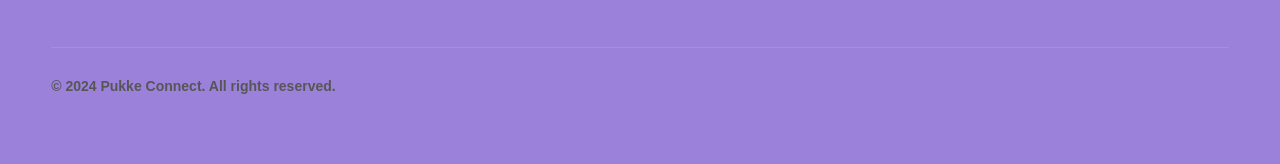
==== commit 88670237: "Update and rename landingPage.html to index.html" ====
--- a/index.html
+++ b/index.html
@@ -2,6 +2,7 @@
 <html lang="en">
 <head>
   <meta charset="UTF-8">
+  <meta name="viewport" content="width=device-width, initial-scale=1.0">
   <title>Pukke Connect</title>
   <link rel="stylesheet" href="landingPage.css">
   <script defer src="script.js"></script>
@@ -198,11 +199,12 @@
     <!--ABOUT US SECTION-->
     <section id="about-us">
         <h2>About Us</h2>
-        
-        <p>
-            We are a web-based application that intelligently connects NWU students with the right societies using:
-        </p>
-
+        <div class="about-p3">
+            <p3>
+                We are a web-based application that intelligently connects NWU students with the right societies using:
+            </p3>
+        </div>
+        
         <div class="cards-list">
         <div class="card">
             <div class="icon-wrapper">
@@ -250,7 +252,7 @@
         <div class="categories-container">
             <!-- Academic Societies -->
             <div class="category-card">
-                <img src="https://images.unsplash.com/photo-1434030216411-0b793f4b4173?ixlib=rb-1.2.1&auto=format&fit=crop&w=500&q=80" alt="Academic Societies" class="category-image">
+                <img src="Academics.jpg" alt="Academic Societies" class="category-image">
                 <div class="category-content">
                     <h2>Academic Societies</h2>
                     <p>Enhance your studies with discipline-specific groups and academic excellence clubs.</p>
@@ -259,14 +261,14 @@
                     <ul class="popular-societies">
                         <li>Engineering Society</li>
                         <li>Business Club</li>
-                        <li>Medical Students Association</li>
+                        <li>CS&IS Students Association</li>
                     </ul>
                 </div>
             </div>
             
             <!-- Community Service -->
             <div class="category-card">
-                <img src="https://images.unsplash.com/photo-1521791136064-7986c2920216?ixlib=rb-1.2.1&auto=format&fit=crop&w=500&q=60" alt="Community Service" class="category-image">
+                <img src="Community Service.jpg" alt="Community Service" class="category-image">
                 <div class="category-content">
                     <h2>Community Service</h2>
                     <p>Make a difference through volunteer work and community outreach programs.</p>
@@ -282,7 +284,7 @@
             
             <!-- Sports & Recreation -->
             <div class="category-card">
-                <img src="https://images.unsplash.com/photo-1547347298-4074fc3086f0?ixlib=rb-1.2.1&auto=format&fit=crop&w=500&q=60" alt="Sports & Recreation" class="category-image">
+                <img src="Sports.png" alt="Sports & Recreation" class="category-image">
                 <div class="category-content">
                     <h2>Sports & Recreation</h2>
                     <p>Stay active and competitive with various sports clubs and fitness groups.</p>
@@ -298,7 +300,7 @@
             
             <!-- Music & Performance -->
             <div class="category-card">
-                <img src="https://images.unsplash.com/photo-1511671782779-c97d3d27a1d4?ixlib=rb-1.2.1&auto=format&fit=crop&w=500&q=60" alt="Music & Performance" class="category-image">
+                <img src="Music.jpeg" alt="Music & Performance" class="category-image">
                 <div class="category-content">
                     <h2>Music & Performance</h2>
                     <p>Showcase your talents in music, dance, and performing arts.</p>
@@ -314,7 +316,7 @@
             
             <!-- Arts & Culture -->
             <div class="category-card">
-                <img src="https://images.unsplash.com/photo-1460661419201-fd4cecdf8a8b?ixlib=rb-1.2.1&auto=format&fit=crop&w=500&q=60" alt="Arts & Culture" class="category-image">
+                <img src="Arts.jpeg" alt="Arts & Culture" class="category-image">
                 <div class="category-content">
                     <h2>Arts & Culture</h2>
                     <p>Express yourself through creative and cultural organizations.</p>
@@ -330,7 +332,7 @@
             
             <!-- Technology & Innovation -->
             <div class="category-card">
-                <img src="https://images.unsplash.com/photo-1518770660439-4636190af475?ixlib=rb-1.2.1&auto=format&fit=crop&w=500&q=60" alt="Technology & Innovation" class="category-image">
+                <img src="Tech.jpg" alt="Technology & Innovation" class="category-image">
                 <div class="category-content">
                     <h2>Technology & Innovation</h2>
                     <p>Explore cutting-edge technology and innovation with tech-focused societies.</p>
--- a/landingPage.css
+++ b/landingPage.css
@@ -56,6 +56,7 @@
   margin: 0 1rem;
   color: #444;
   text-decoration: none;
+  text-align:center;
 }
 nav.nav-links {
     display: flex;
@@ -109,72 +110,8 @@
 .hamburger-icon {
   width: 28px;
   height: 28px;
-}
-
-/* Mobile view adjustments */
-@media (max-width: 768px) {
-    @media (max-width: 768px) {
-    nav {
-        display: none;
-        position: absolute;
-        top: 100%;
-        left: 0;
-        width: 100%;
-        background-color: white;
-        flex-direction: column;
-        padding: 1rem;
-        box-shadow: 0 4px 6px rgba(0, 0, 0, 0.1);
-    }
-
-    nav.active {
-        display: flex;
-    }
-
-    nav a {
-        padding: 0.5rem 1rem;
-        border-bottom: 1px solid #eee;
-    }
-
-    .auth-links {
-        display: none;
-    }
-
-    .menu-toggle {
-        display: block;
-    }
-}
-
-
-  nav {
-    display: none; /* Hide main nav links */
-  }
-
-  #signInBtn,
-  #joinNowBtn {
-    display: none; /* Hide sign in and join now */
-  }
-
-  .menu-toggle {
-    display: inline-flex; /* Show hamburger icon */
-    align-items: center;
-    justify-content: center;
-  }
-}
-/* For larger screens */
-@media (min-width: 769px) {
-    .menu-toggle {
-        display: none;
-    }
-    
-    nav {
-        display: flex;
-    }
-    
-    .auth-links {
-        display: flex;
-    }
-}
-
+  color: black;
+}
 
 /*End Of Nav Bar */
 
@@ -229,7 +166,7 @@
   max-width: 600px;
   margin: 0 auto 1.5rem;
   color: #ffffff;
-  font-size:24px;
+  font-size:30px;
 }
 
 .stats span {
@@ -269,7 +206,9 @@
   background: none;
   color: #ffffff;
 }
-
+option {
+    color: black;
+}
 .campus-trust {
   margin-top: 2rem;
 }
@@ -277,11 +216,11 @@
 .campuses span {
   margin: 0 0.5rem;
   font-weight: 600;
-  color: #1a3473;
+  color: #2e3a4e;
 }
 
 .campuses .active {
-  color: #1a3473;
+  color: #2e3a4e;
 }
 
 /* ===== Modal Styling ===== */
@@ -342,6 +281,7 @@
   background: #eee;
   border-radius: 5px;
   font-weight:600;
+  color:black;
 }
 
 .tab.active {
@@ -473,7 +413,16 @@
   max-width: 900px;
   margin: auto;
 }
-
+.about-p3{
+    text-align:center;
+    margin-bottom:20px;
+}
+p3{
+    color: #666;
+    font-size: 16px;
+    max-width: 600px;
+    font-weight:600;
+}
 #about-us h2 {
   text-align: center;
   font-weight: bold;
@@ -489,7 +438,7 @@
   color:#565657;
 }
 #about-us p {
-  font-size: 1.1rem;
+  font-size:14px;
   line-height: 1.6;
   max-width: 700px;
   margin: 0 auto 40px;
@@ -508,7 +457,7 @@
   background: #fff;
   box-shadow: 0 3px 10px rgba(0,0,0,0.12);
   border-radius: 15px;
-  padding: 25px 20px;
+  padding: 20px 20px;
   flex: 1 1 280px;
   text-align: center;
   transition: box-shadow 0.3s ease;
@@ -631,7 +580,7 @@
 .category-content h2 {
   font-size: 20px;
   font-weight: bold;
-  color: #9c81db;
+  color: #444;
   margin-bottom: 8px;
 }
 
@@ -842,7 +791,78 @@
   color: #8e44ad;
 }
        
-        
+ /*Mobile Responsiveness */
+ /* Mobile view adjustments */
+@media (max-width: 768px) {
+   
+    nav {
+        display: none;
+        position: absolute;
+        top: 100%;
+        left: 0;
+        width: 100%;
+        background-color: white;
+        flex-direction: column;
+        padding: 1rem;
+        box-shadow: 0 4px 6px rgba(0, 0, 0, 0.1);
+    }
+
+    nav.active {
+        display: flex;
+    }
+
+    nav a {
+        padding: 0.5rem 1rem;
+    }
+
+    .auth-links {
+        display: none;
+    }
+
+    .menu-toggle {
+        display: block;
+    }
+
+    .hero h1 {
+        font-size: 40px!important;
+    }
+    .subtext {
+        max-width: 600px;
+        margin: 0 auto 1.5rem;
+        color: #ffffff;
+        font-size: 20px!important;
+    }
+    nav {
+        display: none; /* Hide main nav links */
+    }
+
+    #signInBtn,
+    #joinNowBtn {
+        display: none; /* Hide sign in and join now */
+    }
+
+    .menu-toggle {
+        display: inline-flex; /* Show hamburger icon */
+        align-items: center;
+        justify-content: center;
+    }
+    
+}
+
+/* For larger screens */
+@media (min-width: 769px) {
+    .menu-toggle {
+        display: none;
+    }
+    
+    nav {
+        display: flex;
+    }
+    
+    .auth-links {
+        display: flex;
+    }
+}       
         
         
         
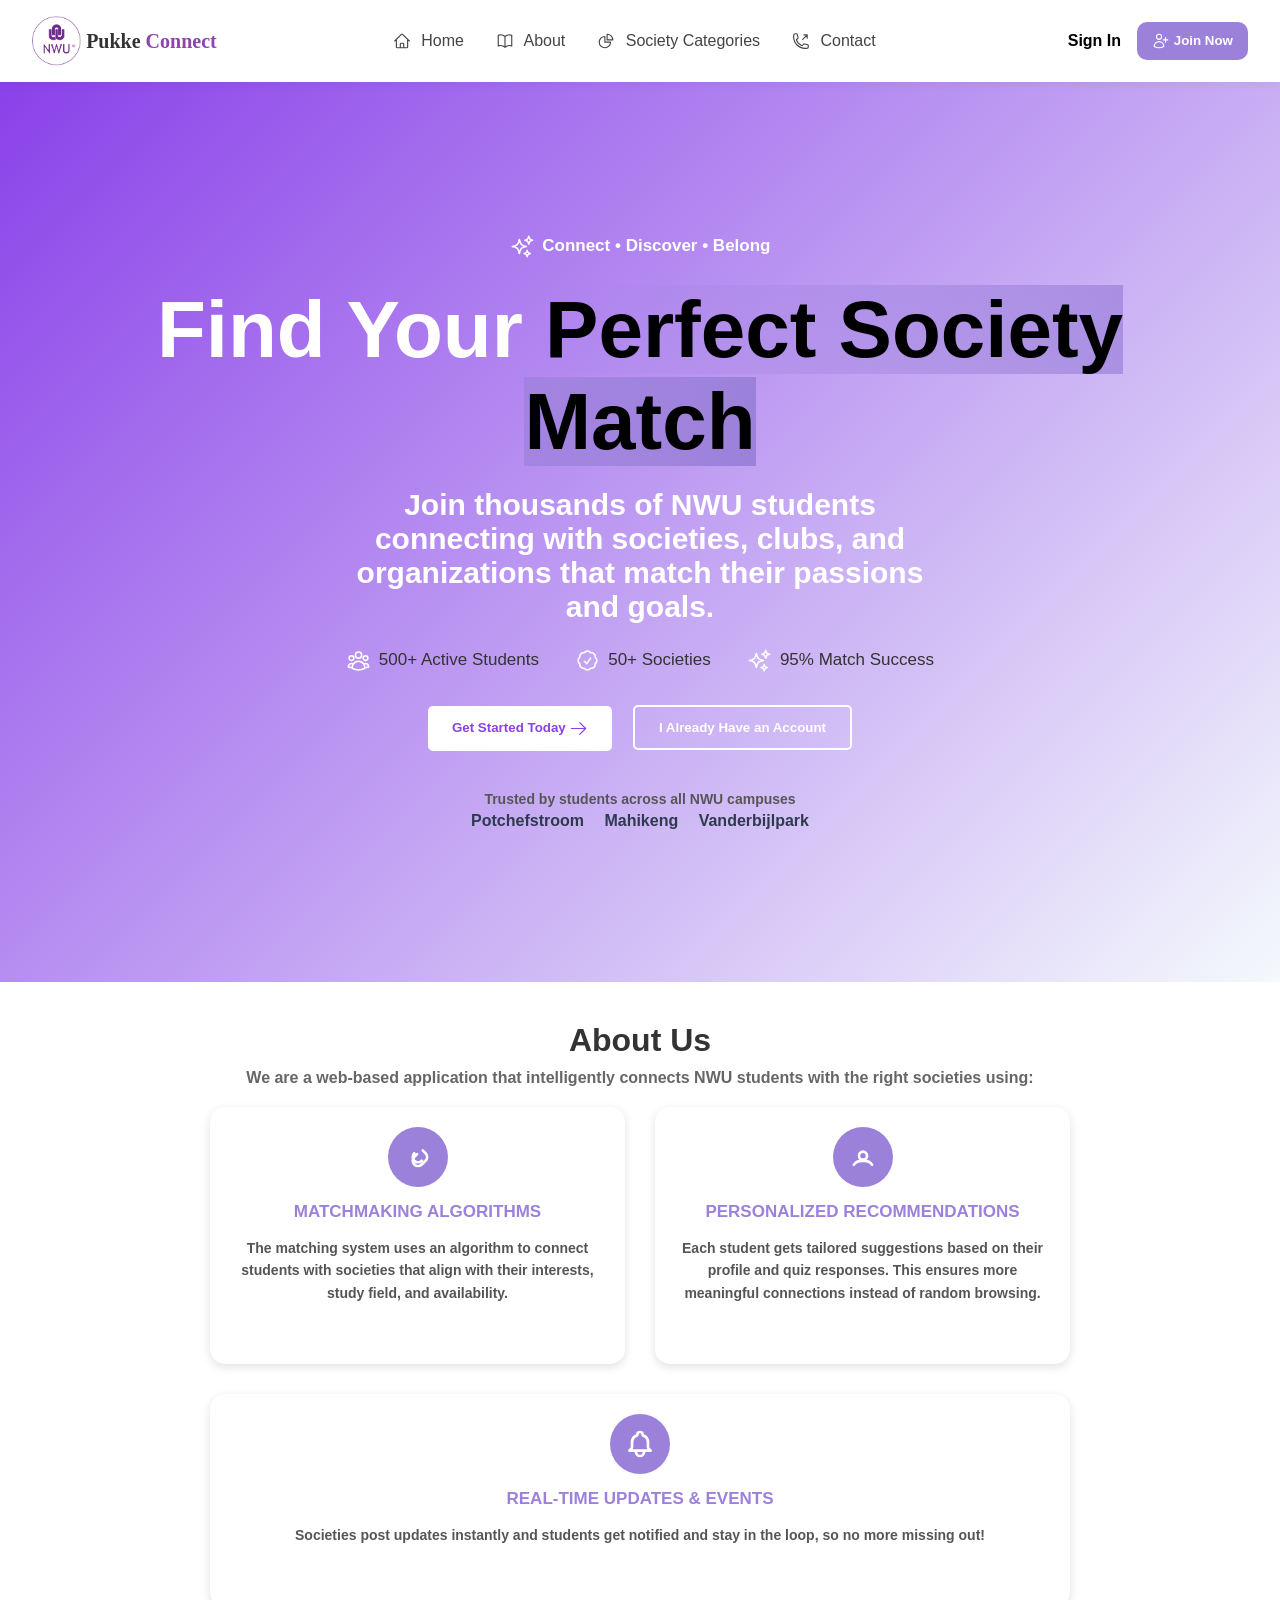
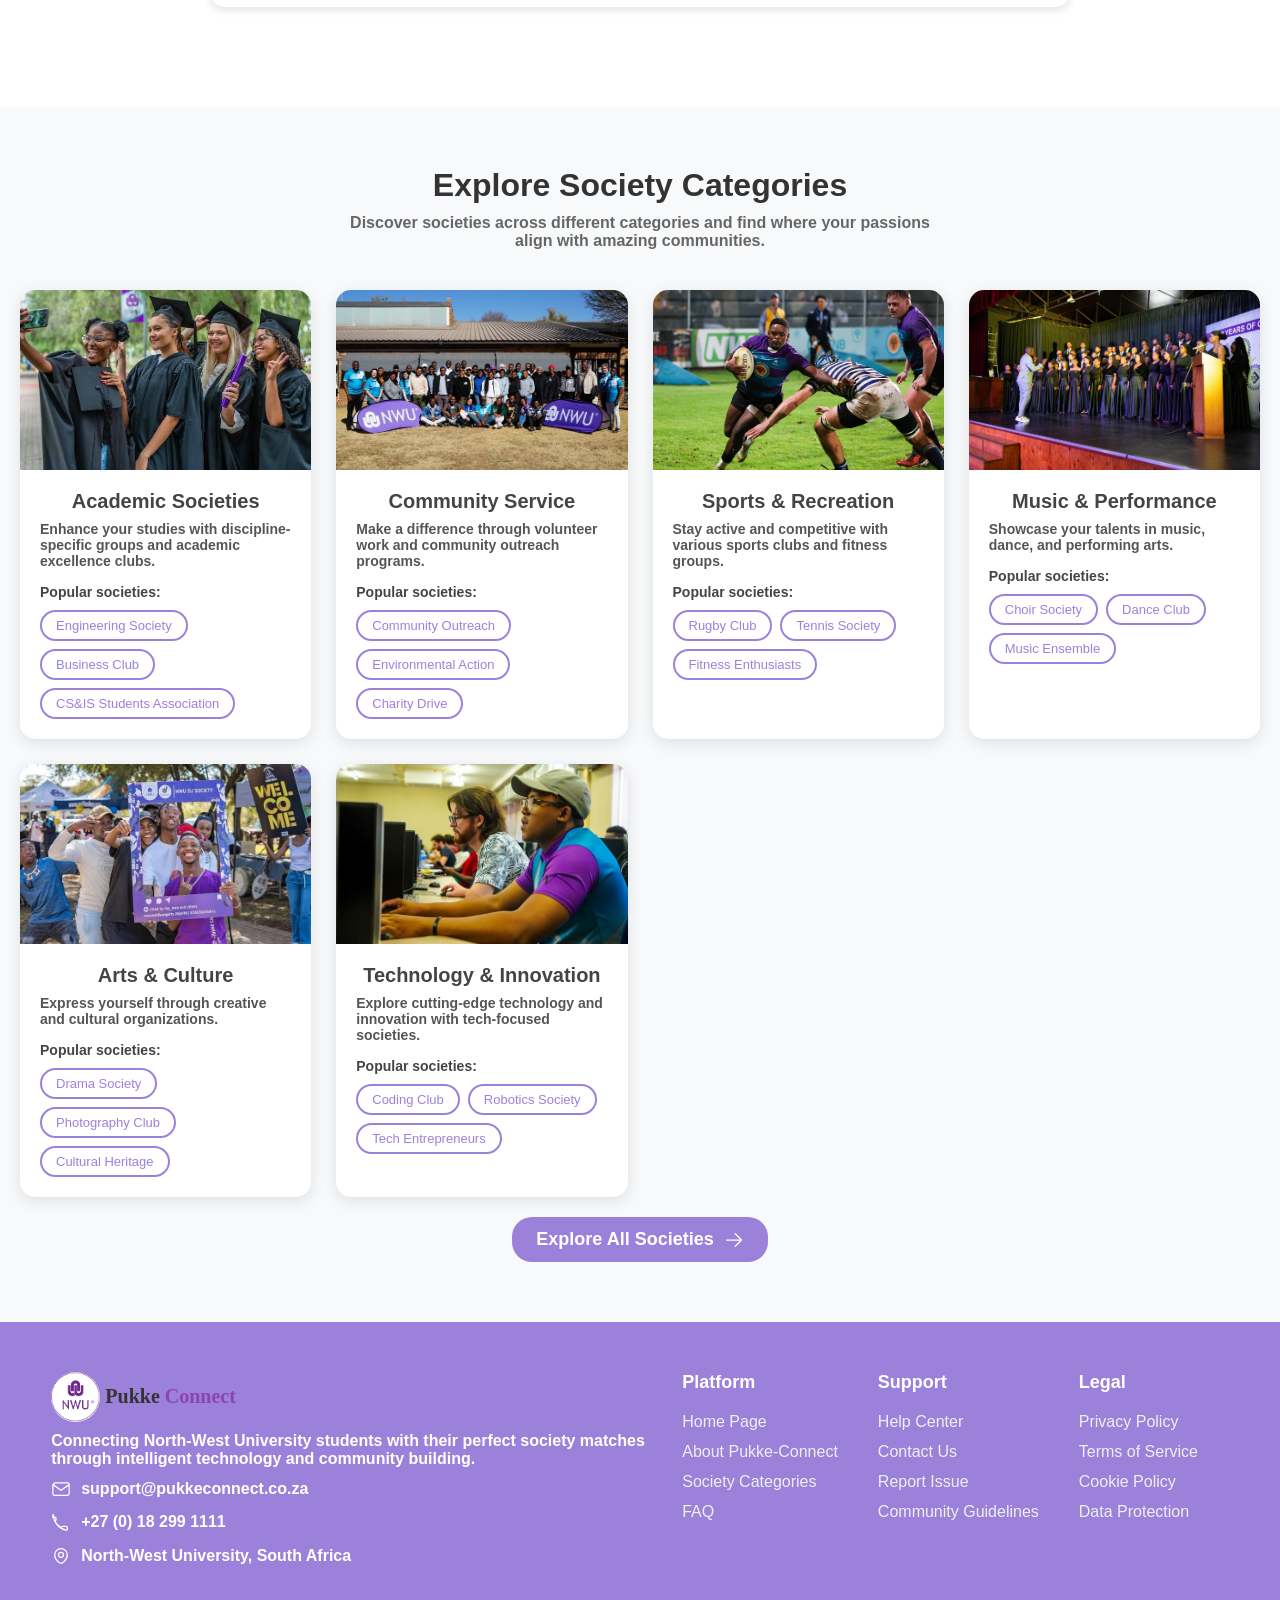
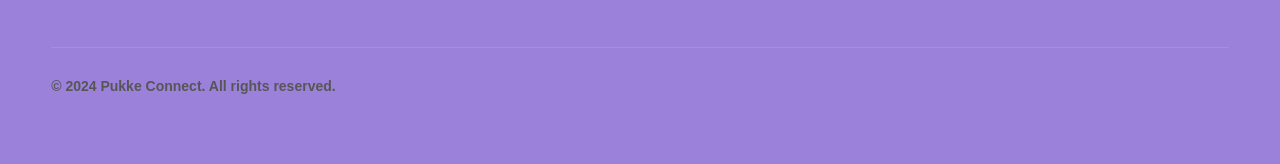
==== commit 53683cf1: "Update and rename landingPage.html to index.html" ====
--- a/index.html
+++ b/index.html
@@ -20,11 +20,48 @@
     </div>
 
     <nav>
-        <a href="#hero">Home</a>
-        <a href="#about-us">About Us</a>
-        <a href="#societies-section">Societies</a>
-        <a href="#footer">Contact</a>
+        <a href="#hero" class="nav-item">
+            <span class="toggle-icon">
+            <!-- home icon svg -->
+            <svg xmlns="http://www.w3.org/2000/svg" fill="none" viewBox="0 0 24 24" stroke-width="1.5" stroke="currentColor">
+                <path stroke-linecap="round" stroke-linejoin="round" d="m2.25 12 8.954-8.955c.44-.439 1.152-.439 1.591 0L21.75 12M4.5 9.75v10.125c0 .621.504 1.125 1.125 1.125H9.75v-4.875c0-.621.504-1.125 1.125-1.125h2.25c.621 0 1.125.504 1.125 1.125V21h4.125c.621 0 1.125-.504 1.125-1.125V9.75M8.25 21h8.25" />
+            </svg>
+            </span>
+            Home
+        </a>
+
+        <a href="#about-us" class="nav-item">
+            <span class="toggle-icon">
+            <!-- about icon svg -->
+            <svg xmlns="http://www.w3.org/2000/svg" fill="none" viewBox="0 0 24 24" stroke-width="1.5" stroke="currentColor">
+                <path stroke-linecap="round" stroke-linejoin="round" d="M12 6.042A8.967 8.967 0 0 0 6 3.75c-1.052 0-2.062.18-3 .512v14.25A8.987 8.987 0 0 1 6 18c2.305 0 4.408.867 6 2.292m0-14.25a8.966 8.966 0 0 1 6-2.292c1.052 0 2.062.18 3 .512v14.25A8.987 8.987 0 0 0 18 18a8.967 8.967 0 0 0-6 2.292m0-14.25v14.25" />
+            </svg>
+            </span>
+            About
+        </a>
+
+        <a href="#societies-section" class="nav-item">
+            <span class="toggle-icon">
+            <!-- society icon svg -->
+            <svg xmlns="http://www.w3.org/2000/svg" fill="none" viewBox="0 0 24 24" stroke-width="1.5" stroke="currentColor">
+                <path stroke-linecap="round" stroke-linejoin="round" d="M10.5 6a7.5 7.5 0 1 0 7.5 7.5h-7.5V6Z" />
+                <path stroke-linecap="round" stroke-linejoin="round" d="M13.5 10.5H21A7.5 7.5 0 0 0 13.5 3v7.5Z" />
+            </svg>
+            </span>
+            Society Categories
+        </a>
+
+        <a href="#footer" class="nav-item">
+            <span class="toggle-icon">
+            <!-- contact icon svg -->
+            <svg xmlns="http://www.w3.org/2000/svg" fill="none" viewBox="0 0 24 24" stroke-width="1.5" stroke="currentColor">
+                <path stroke-linecap="round" stroke-linejoin="round" d="M20.25 3.75v4.5m0-4.5h-4.5m4.5 0-6 6m3 12c-8.284 0-15-6.716-15-15V4.5A2.25 2.25 0 0 1 4.5 2.25h1.372c.516 0 .966.351 1.091.852l1.106 4.423c.11.44-.054.902-.417 1.173l-1.293.97a1.062 1.062 0 0 0-.38 1.21 12.035 12.035 0 0 0 7.143 7.143c.441.162.928-.004 1.21-.38l.97-1.293a1.125 1.125 0 0 1 1.173-.417l4.423 1.106c.5.125.852.575.852 1.091V19.5a2.25 2.25 0 0 1-2.25 2.25h-2.25Z" />
+            </svg>
+            </span>
+            Contact
+        </a>
     </nav>
+
 
     <div class="auth-links">
         <a href="#" id="signInBtn">Sign In</a>
@@ -110,13 +147,13 @@
       <!-- Student Form -->
       <form id="studentForm" class="form-section active">
         <p>First Name</p>
-        <input type="text" placeholder="Kamogelo" required>
+        <input type="text" placeholder="You" required>
         <p>Last Name</p>
         <input type="text" placeholder="Sikhosana" required>
         <p>NWU Email</p>
-        <input type="email" placeholder="kamo.sikhosana@mynwu.ac.za" required>
+        <input type="email" placeholder="you@mynwu.ac.za" required>
         <p>Student Number</p>
-        <input type="text" placeholder="123456" required>
+        <input type="text" placeholder="12345678" required>
         <p>Field of Study</p>
         <select required>
           <option disabled selected>Select your field</option>
@@ -414,10 +451,11 @@
                 <div class="links-column">
                     <h3>Platform</h3>
                     <ul>
-                        <li><a href="#">How It Works</a></li>
-                        <li><a href="#">Society Categories</a></li>
-                        <li><a href="#">Success Stories</a></li>
+                        <li><a href="#hero">Home Page</a></li>
+                        <li><a href="#about-us">About Pukke-Connect</a></li>
+                        <li><a href="#societies-section">Society Categories</a></li>
                         <li><a href="#">FAQ</a></li>
+                    
                     </ul>
                 </div>
                 
--- a/landingPage.css
+++ b/landingPage.css
@@ -148,6 +148,19 @@
 }
 
 /* ICONS STYLING */
+.toggle-icon {
+  display: inline-flex;
+  margin-right: 6px; 
+  width: 18px;       
+  height: 18px;
+  vertical-align: middle
+}
+
+.toggle-icon svg {
+  width: 100%;
+  height: 100%;
+  stroke-width: 1.5;
+}
 .home-icon svg {
   width: 25px;   
   height: 25px;
